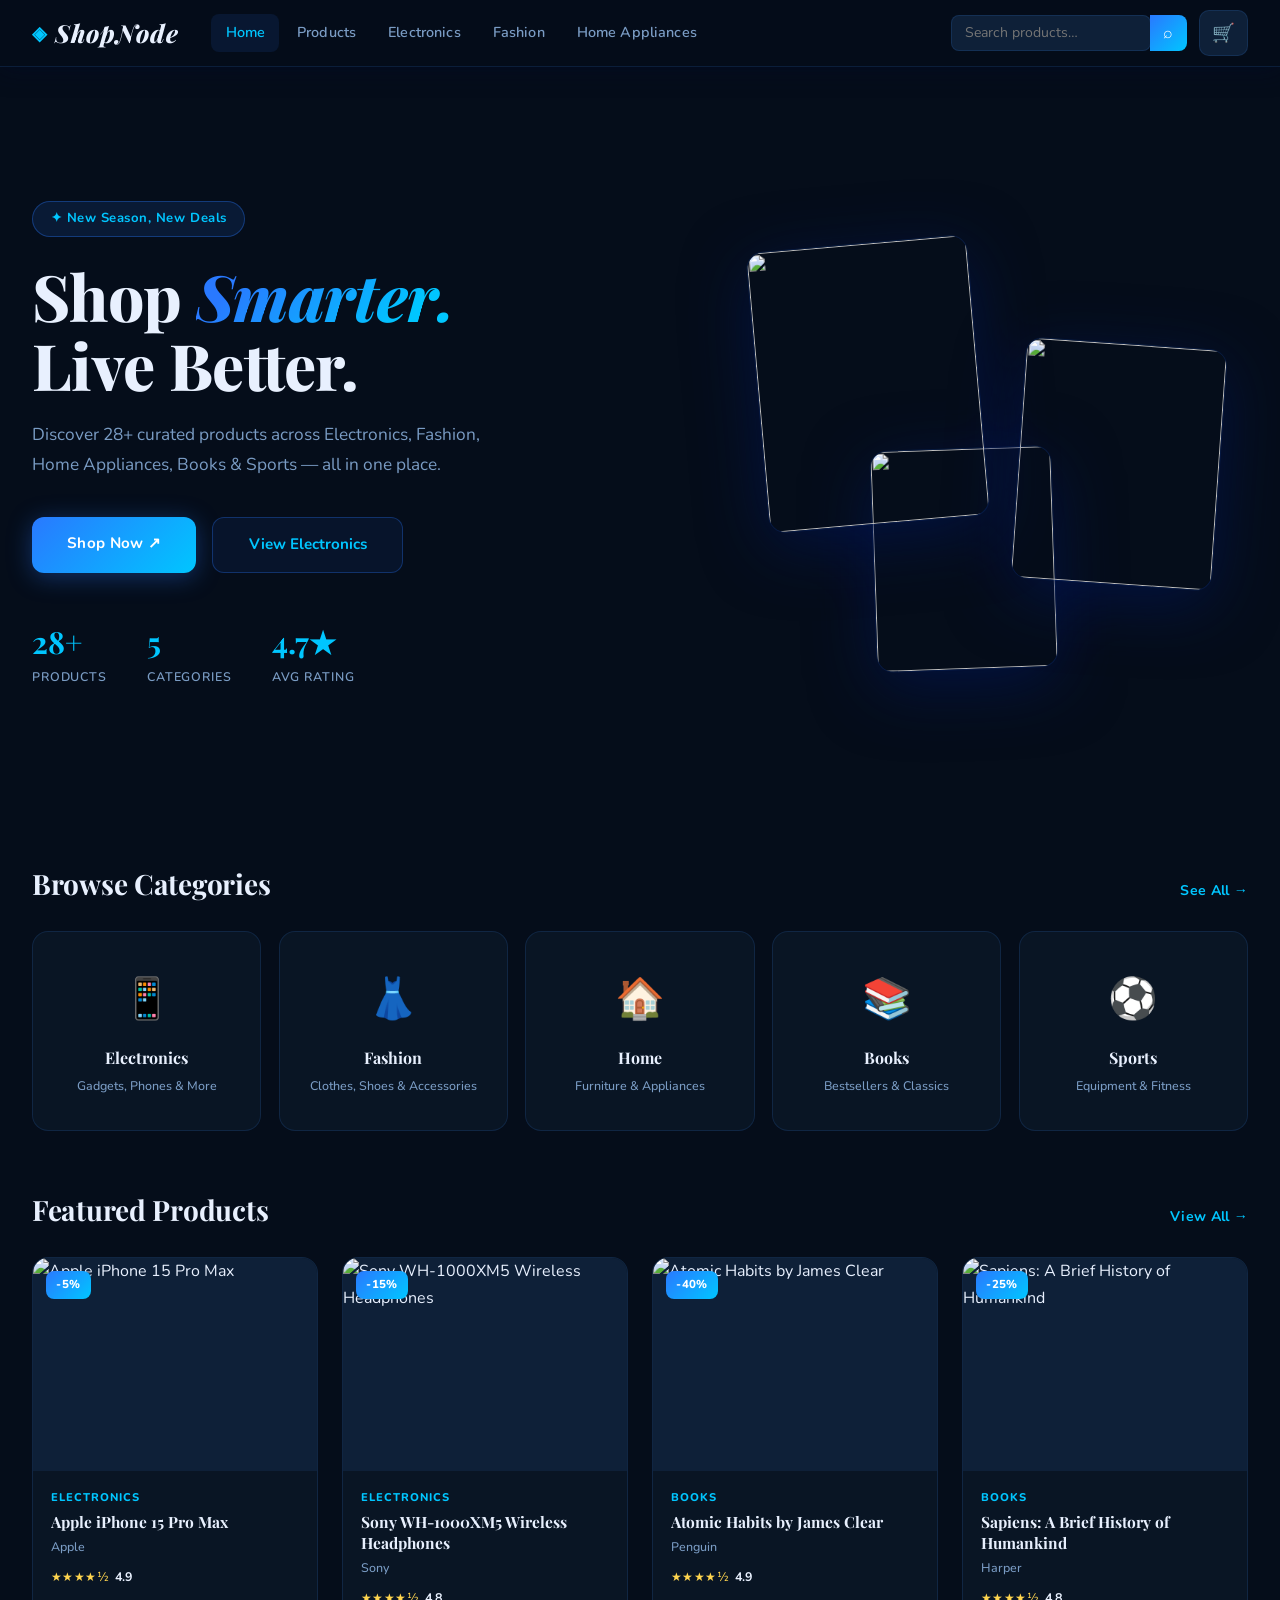
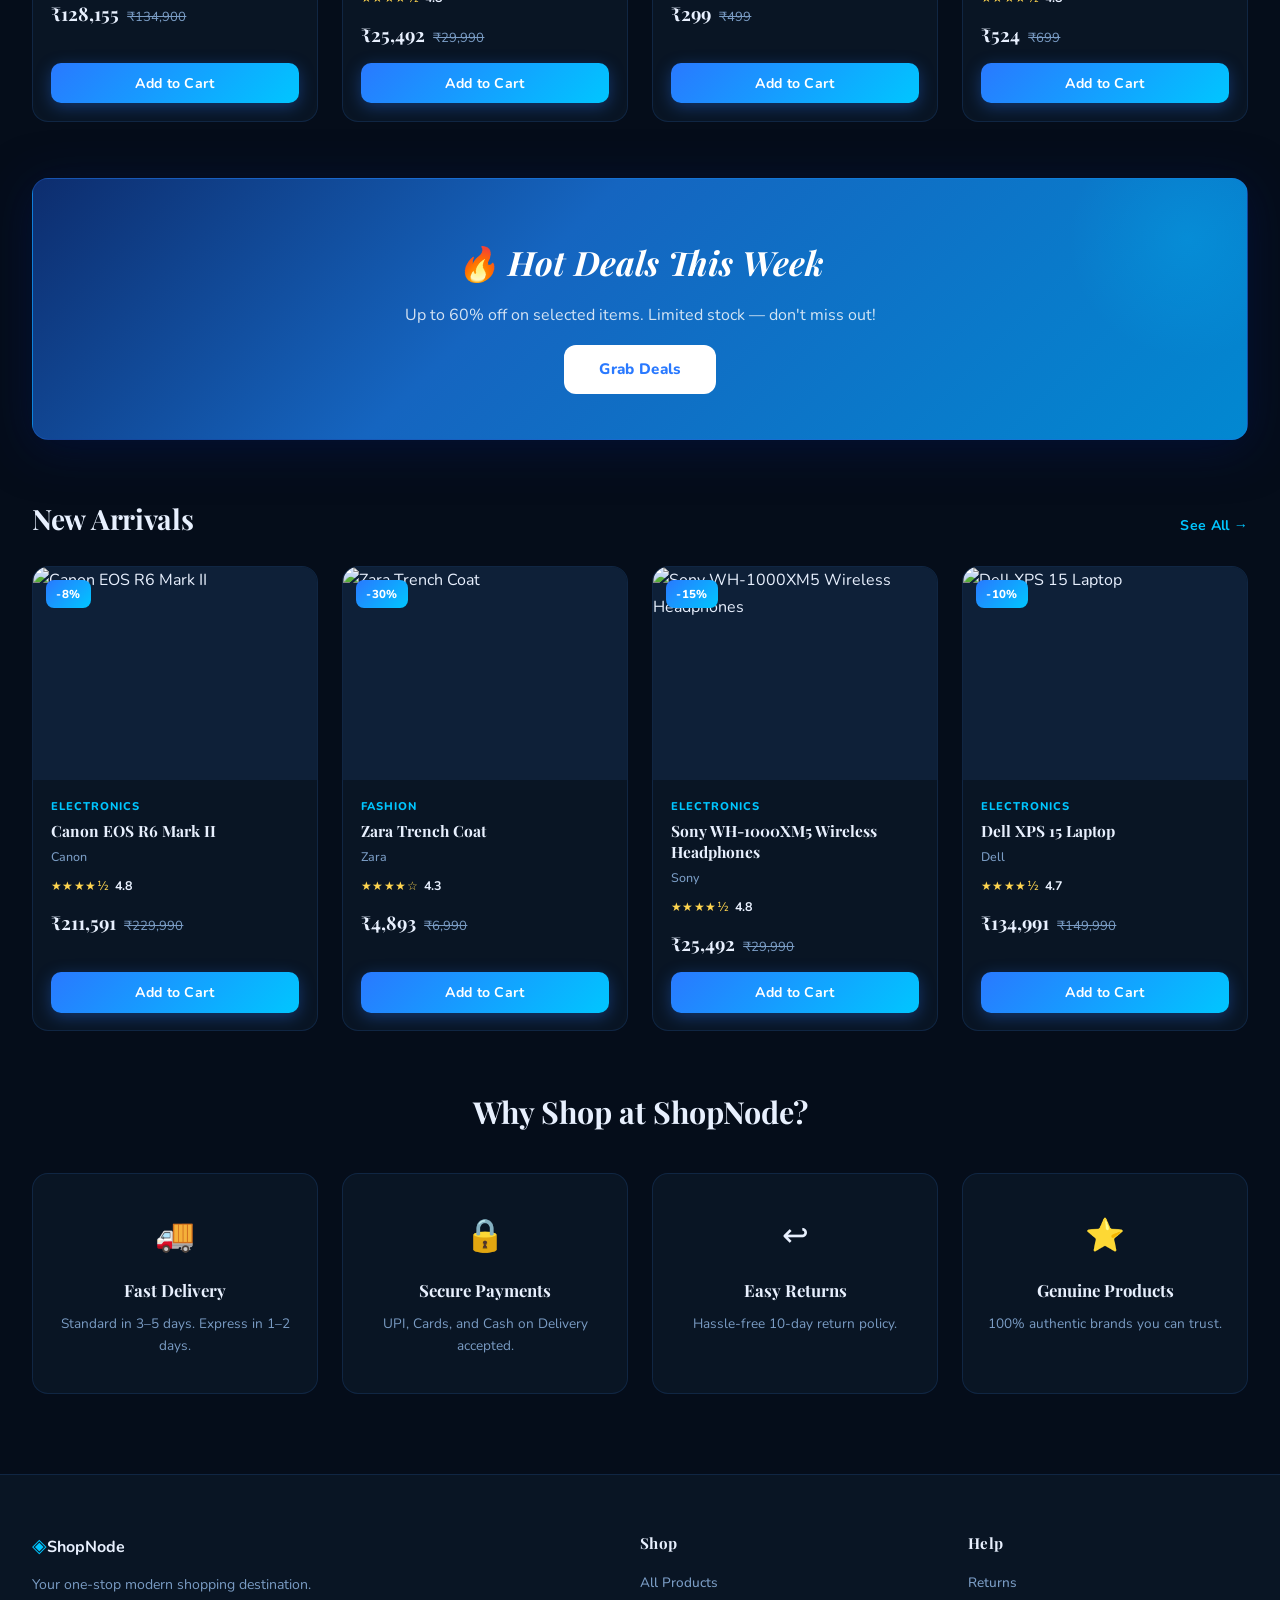
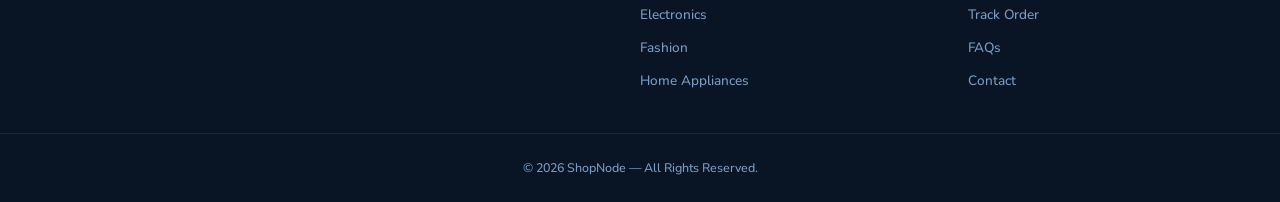
==== index.html @ 73ea03c4 "Initial upload" ====
<!DOCTYPE html>
<html lang="en">
<head>
  <meta charset="UTF-8" />
  <meta name="viewport" content="width=device-width, initial-scale=1.0" />
  <title>ShopNode| Modern E-Commerce</title>
  <link rel="preconnect" href="https://fonts.googleapis.com" />
  <link rel="preconnect" href="https://fonts.gstatic.com" crossorigin />
  <link href="https://fonts.googleapis.com/css2?family=Syne:wght@400;600;700;800&family=DM+Sans:wght@300;400;500;600&display=swap" rel="stylesheet" />
  <link rel="stylesheet" href="css/style.css" />
</head>
<body>

  <!-- ===== NAVBAR ===== -->
  <header class="navbar" role="banner">
    <div class="nav-inner">
      <a href="index.html" class="nav-logo" aria-label="ShopNode home">
        <span class="logo-icon">◈</span>ShopNode
      </a>
      <nav class="nav-links" role="navigation" aria-label="Main navigation">
        <a href="index.html" class="nav-link active">Home</a>
        <a href="products.html" class="nav-link">Products</a>
        <a href="products.html?category=Electronics" class="nav-link">Electronics</a>
        <a href="products.html?category=Fashion" class="nav-link">Fashion</a>
        <a href="products.html?category=HomeAppliances" class="nav-link">Home Appliances</a>
      </nav>
      <div class="nav-actions">
        <div class="search-wrapper nav-search">
          <input type="text" id="nav-search-input" class="nav-search-input" placeholder="Search products…" aria-label="Search products" />
          <button class="search-btn" onclick="navSearch()" aria-label="Search">⌕</button>
        </div>
        <a href="cart.html" class="nav-icon-btn cart-btn" aria-label="Shopping cart">
          🛒<span class="cart-badge" aria-live="polite">0</span>
        </a>
        <button class="nav-hamburger" onclick="toggleMobileNav()" aria-label="Toggle menu">☰</button>
      </div>
    </div>
    <div class="mobile-nav" id="mobile-nav" aria-hidden="true">
      <a href="index.html">Home</a>
      <a href="products.html">All Products</a>
      <a href="products.html?category=Electronics">Electronics</a>
      <a href="products.html?category=Fashion">Fashion</a>
      <a href="products.html?category=HomeAppliances">Home Appliances</a>
      <a href="products.html?category=Books">Books</a>
      <a href="products.html?category=Sports">Sports</a>
      <a href="cart.html">Cart</a>
    </div>
  </header>

  <main>
    <!-- ===== HERO SECTION ===== -->
    <section class="hero" aria-label="Hero banner">
      <div class="hero-content">
        <div class="hero-badge">✦ New Season, New Deals</div>
        <h1 class="hero-title">Shop <em>Smarter.</em><br />Live Better.</h1>
        <p class="hero-subtitle">Discover 28+ curated products across Electronics, Fashion, Home Appliances, Books &amp; Sports — all in one place.</p>
        <div class="hero-ctas">
          <a href="products.html" class="btn-hero-primary">Shop Now ↗</a>
          <a href="products.html?category=Electronics" class="btn-hero-secondary">View Electronics</a>
        </div>
        <div class="hero-stats">
          <div class="stat"><span class="stat-num">28+</span><span class="stat-label">Products</span></div>
          <div class="stat"><span class="stat-num">5</span><span class="stat-label">Categories</span></div>
          <div class="stat"><span class="stat-num">4.7★</span><span class="stat-label">Avg Rating</span></div>
        </div>
      </div>
      <div class="hero-visual" aria-hidden="true">
        <div class="hero-card hero-card-1">
          <img src="https://images.unsplash.com/photo-1546435770-a3e426bf472b?w=300&q=80" alt="" />
        </div>
        <div class="hero-card hero-card-2">
          <img src="https://images.unsplash.com/photo-1542291026-7eec264c27ff?w=300&q=80" alt="" />
        </div>
        <div class="hero-card hero-card-3">
          <img src="https://images.unsplash.com/photo-1592750475338-74b7b21085ab?w=300&q=80" alt="" />
        </div>
      </div>
    </section>

    <!-- ===== CATEGORIES ===== -->
    <section class="categories-section" aria-label="Browse by category">
      <div class="section-header">
        <h2>Browse Categories</h2>
        <a href="products.html" class="see-all">See All →</a>
      </div>
      <div class="categories-grid">
        <a href="products.html?category=Electronics" class="cat-card" aria-label="Shop Electronics">
          <div class="cat-icon">📱</div>
          <h3>Electronics</h3>
          <p>Gadgets, Phones & More</p>
        </a>
        <a href="products.html?category=Fashion" class="cat-card" aria-label="Shop Fashion">
          <div class="cat-icon">👗</div>
          <h3>Fashion</h3>
          <p>Clothes, Shoes & Accessories</p>
        </a>
        <a href="products.html?category=HomeAppliances" class="cat-card" aria-label="Shop Home Appliances">
          <div class="cat-icon">🏠</div>
          <h3>Home</h3>
          <p>Furniture & Appliances</p>
        </a>
        <a href="products.html?category=Books" class="cat-card" aria-label="Shop Books">
          <div class="cat-icon">📚</div>
          <h3>Books</h3>
          <p>Bestsellers & Classics</p>
        </a>
        <a href="products.html?category=Sports" class="cat-card" aria-label="Shop Sports">
          <div class="cat-icon">⚽</div>
          <h3>Sports</h3>
          <p>Equipment & Fitness</p>
        </a>
      </div>
    </section>

    <!-- ===== FEATURED PRODUCTS ===== -->
    <section class="featured-section" aria-label="Featured products">
      <div class="section-header">
        <h2>Featured Products</h2>
        <a href="products.html" class="see-all">View All →</a>
      </div>
      <div class="featured-grid" id="featured-grid">
        <!-- Rendered by JS -->
        <div class="skeleton-card"></div>
        <div class="skeleton-card"></div>
        <div class="skeleton-card"></div>
        <div class="skeleton-card"></div>
      </div>
    </section>

    <!-- ===== DEALS BANNER ===== -->
    <section class="deals-banner" aria-label="Deals and offers">
      <div class="deals-content">
        <h2>🔥 Hot Deals This Week</h2>
        <p>Up to 60% off on selected items. Limited stock — don't miss out!</p>
        <a href="products.html" class="btn-hero-primary" onclick="sessionStorage.setItem('showDeals','true')">Grab Deals</a>
      </div>
    </section>

    <!-- ===== NEW ARRIVALS ===== -->
    <section class="featured-section" aria-label="New arrivals">
      <div class="section-header">
        <h2>New Arrivals</h2>
        <a href="products.html?sort=newest" class="see-all">See All →</a>
      </div>
      <div class="featured-grid" id="new-arrivals-grid">
        <div class="skeleton-card"></div>
        <div class="skeleton-card"></div>
        <div class="skeleton-card"></div>
        <div class="skeleton-card"></div>
      </div>
    </section>

    <!-- ===== WHY ShopNode ===== -->
    <section class="why-section" aria-label="Why choose ShopNode">
      <h2>Why Shop at ShopNode?</h2>
      <div class="why-grid">
        <div class="why-card">
          <div class="why-icon">🚚</div>
          <h3>Fast Delivery</h3>
          <p>Standard in 3–5 days. Express in 1–2 days.</p>
        </div>
        <div class="why-card">
          <div class="why-icon">🔒</div>
          <h3>Secure Payments</h3>
          <p>UPI, Cards, and Cash on Delivery accepted.</p>
        </div>
        <div class="why-card">
          <div class="why-icon">↩</div>
          <h3>Easy Returns</h3>
          <p>Hassle-free 10-day return policy.</p>
        </div>
        <div class="why-card">
          <div class="why-icon">⭐</div>
          <h3>Genuine Products</h3>
          <p>100% authentic brands you can trust.</p>
        </div>
      </div>
    </section>
  </main>

  <!-- ===== FOOTER ===== -->
  <footer class="footer" role="contentinfo">
    <div class="footer-inner">
      <div class="footer-brand">
        <span class="logo-icon">◈</span><strong>ShopNode</strong>
        <p>Your one-stop modern shopping destination.</p>
      </div>
      <div class="footer-links">
        <h4>Shop</h4>
        <a href="products.html">All Products</a>
        <a href="products.html?category=Electronics">Electronics</a>
        <a href="products.html?category=Fashion">Fashion</a>
        <a href="products.html?category=Home Appliances">Home Appliances</a>
      </div>
      <div class="footer-links">
        <h4>Help</h4>
        <a href="#">Returns</a>
        <a href="#">Track Order</a>
        <a href="#">FAQs</a>
        <a href="#">Contact</a>
      </div>
    </div>
    <p class="footer-copy">© 2026 ShopNode — All Rights Reserved.</p>
  </footer>

  <div id="toast-container" role="status" aria-live="polite"></div>

  <script src="js/data.js"></script>
  <script src="js/cart.js"></script>
  <script>
    // Render featured products on homepage
    document.addEventListener("DOMContentLoaded", () => {
      const featured = PRODUCTS.sort((a, b) => b.popularity - a.popularity).slice(0, 4);
      const newArrivals = PRODUCTS.sort((a, b) => a.daysOld - b.daysOld).slice(0, 4);

      function miniCard(p) {
        const dp = getDiscountedPrice(p);
        return `<article class="product-card visible" onclick="window.location.href='products.html?q=${encodeURIComponent(p.name)}'" style="cursor:pointer">
          ${p.discount > 0 ? `<span class="badge badge-discount">-${p.discount}%</span>` : ""}
          <div class="card-image-wrap">
            <img src="${p.image}" alt="${p.name}" loading="lazy" class="card-img" />
          </div>
          <div class="card-body">
            <p class="card-category">${p.category}</p>
            <h3 class="card-name">${p.name}</h3>
            <p class="card-brand">${p.brand}</p>
            <div class="card-rating"><span class="stars">${getStarHTML(p.rating)}</span> <span class="rating-num">${p.rating}</span></div>
            <div class="card-price-row">
              <span class="card-price">${APP_CONFIG.currency}${dp.toLocaleString()}</span>
              ${p.discount > 0 ? `<span class="card-original">${APP_CONFIG.currency}${p.price.toLocaleString()}</span>` : ""}
            </div>
          </div>
          <div class="card-footer">
            <button class="btn-add-cart" onclick="event.stopPropagation(); CartManager.addItem(${p.id})" aria-label="Add ${p.name} to cart">Add to Cart</button>
          </div>
        </article>`;
      }

      document.getElementById("featured-grid").innerHTML = featured.map(miniCard).join("");
      document.getElementById("new-arrivals-grid").innerHTML = newArrivals.map(miniCard).join("");
    });

    function navSearch() {
      const q = document.getElementById("nav-search-input").value.trim();
      if (q) window.location.href = `products.html?q=${encodeURIComponent(q)}`;
    }
    document.getElementById("nav-search-input").addEventListener("keydown", (e) => { if (e.key === "Enter") navSearch(); });

    function toggleMobileNav() {
      const nav = document.getElementById("mobile-nav");
      const open = nav.classList.toggle("open");
      nav.setAttribute("aria-hidden", String(!open));
    }
  </script>
</body>
</html>
---- css/style.css ----
/* ============================================================
   style.css — Global Styles & Design System
   Nexus Store — Ocean Blue Theme · Playfair Display + Nunito
   ============================================================ */

@import url('https://fonts.googleapis.com/css2?family=Playfair+Display:ital,wght@0,600;0,700;0,800;1,600&family=Nunito:wght@300;400;500;600;700;800&display=swap');

/* --- Reset & Variables --- */
*, *::before, *::after { box-sizing: border-box; margin: 0; padding: 0; }

:root {
  /* Ocean Blue Palette */
  --clr-bg: #050d1a;
  --clr-surface: #091524;
  --clr-surface2: #0e2038;
  --clr-border: rgba(56,139,253,0.14);
  --clr-text: #e8f0fe;
  --clr-text-muted: #7a9cc4;
  --clr-accent: #2979ff;
  --clr-accent2: #00c6ff;
  --clr-accent-glow: rgba(41,121,255,0.35);
  --clr-success: #00e5a0;
  --clr-warning: #ffd54f;
  --clr-info: #40c4ff;
  --clr-gold: #ffd54f;

  /* Typography */
  --font-display: 'Playfair Display', Georgia, serif;
  --font-body: 'Nunito', 'Segoe UI', sans-serif;

  /* Shape & Shadow */
  --radius: 16px;
  --radius-sm: 10px;
  --shadow: 0 4px 28px rgba(0,20,70,0.5);
  --shadow-lg: 0 8px 56px rgba(0,10,50,0.7);
  --transition: 0.25s cubic-bezier(0.4,0,0.2,1);
}

html { scroll-behavior: smooth; }

body {
  font-family: var(--font-body);
  background: var(--clr-bg);
  color: var(--clr-text);
  line-height: 1.65;
  -webkit-font-smoothing: antialiased;
}

a { color: inherit; text-decoration: none; }
button { font-family: inherit; cursor: pointer; border: none; background: none; }
img { max-width: 100%; display: block; }
input, select, textarea { font-family: inherit; }

/* ============================================================
   NAVBAR
   ============================================================ */
.navbar {
  position: sticky;
  top: 0;
  z-index: 900;
  background: rgba(5,13,26,0.9);
  backdrop-filter: blur(24px);
  border-bottom: 1px solid var(--clr-border);
  box-shadow: 0 2px 24px rgba(0,10,40,0.5);
}

.nav-inner {
  max-width: 1400px;
  margin: 0 auto;
  padding: 0 2rem;
  height: 66px;
  display: flex;
  align-items: center;
  gap: 2rem;
}

.nav-logo {
  font-family: var(--font-display);
  font-size: 1.55rem;
  font-weight: 800;
  letter-spacing: 0.04em;
  display: flex;
  align-items: center;
  gap: 0.45rem;
  color: var(--clr-text);
  flex-shrink: 0;
  font-style: italic;
}

.logo-icon { color: var(--clr-accent2); font-size: 1.2rem; font-style: normal; }

.nav-links { display: flex; gap: 0.2rem; flex: 1; }

.nav-link {
  padding: 0.42rem 0.9rem;
  border-radius: 8px;
  font-size: 0.9rem;
  font-weight: 600;
  color: var(--clr-text-muted);
  transition: var(--transition);
  letter-spacing: 0.01em;
}
.nav-link:hover, .nav-link.active {
  color: var(--clr-accent2);
  background: rgba(41,121,255,0.1);
}

.nav-actions { display: flex; align-items: center; gap: 0.75rem; margin-left: auto; }

.nav-search { display: flex; align-items: center; }
.nav-search-input {
  background: var(--clr-surface2);
  border: 1px solid var(--clr-border);
  border-radius: 8px;
  padding: 0.46rem 0.85rem;
  color: var(--clr-text);
  font-size: 0.88rem;
  width: 200px;
  outline: none;
  transition: var(--transition);
  font-family: var(--font-body);
}
.nav-search-input:focus { border-color: var(--clr-accent); width: 240px; box-shadow: 0 0 0 3px var(--clr-accent-glow); }
.search-btn {
  background: linear-gradient(135deg, var(--clr-accent), var(--clr-accent2));
  color: #fff;
  border-radius: 0 8px 8px 0;
  padding: 0.46rem 0.85rem;
  font-size: 1rem;
  margin-left: -1px;
  transition: var(--transition);
}
.search-btn:hover { opacity: 0.88; }

.nav-icon-btn {
  position: relative;
  font-size: 1.15rem;
  padding: 0.45rem 0.75rem;
  border-radius: 10px;
  transition: var(--transition);
  background: var(--clr-surface2);
  border: 1px solid var(--clr-border);
}
.nav-icon-btn:hover { background: rgba(41,121,255,0.12); border-color: var(--clr-accent); }

.cart-badge {
  position: absolute;
  top: -6px; right: -6px;
  background: linear-gradient(135deg, var(--clr-accent), var(--clr-accent2));
  color: #fff;
  font-size: 0.68rem;
  font-weight: 800;
  min-width: 18px; height: 18px;
  border-radius: 99px;
  display: flex;
  align-items: center;
  justify-content: center;
  padding: 0 4px;
}

.nav-hamburger {
  display: none;
  font-size: 1.3rem;
  padding: 0.4rem;
  color: var(--clr-text);
  background: var(--clr-surface2);
  border-radius: 8px;
}

/* Mobile Nav */
.mobile-nav {
  display: none;
  flex-direction: column;
  background: var(--clr-surface);
  border-top: 1px solid var(--clr-border);
  padding: 1rem 2rem;
  gap: 0.4rem;
}
.mobile-nav.open { display: flex; }
.mobile-nav a {
  padding: 0.65rem 0;
  border-bottom: 1px solid var(--clr-border);
  font-size: 0.95rem;
  font-weight: 600;
  color: var(--clr-text-muted);
  transition: color var(--transition);
}
.mobile-nav a:hover { color: var(--clr-accent2); }

@media (max-width: 900px) {
  .nav-links, .nav-search { display: none; }
  .nav-hamburger { display: flex; }
}

/* ============================================================
   BREADCRUMB
   ============================================================ */
.breadcrumb {
  max-width: 1400px;
  margin: 1rem auto 0;
  padding: 0 2rem;
  font-size: 0.82rem;
  color: var(--clr-text-muted);
  display: flex;
  gap: 0.4rem;
  align-items: center;
  flex-wrap: wrap;
  font-weight: 500;
}
.breadcrumb a:hover { color: var(--clr-accent2); }

/* ============================================================
   HERO SECTION
   ============================================================ */
.hero {
  max-width: 1400px;
  margin: 0 auto;
  padding: 4.5rem 2rem 3.5rem;
  display: grid;
  grid-template-columns: 1fr 1fr;
  gap: 4rem;
  align-items: center;
  min-height: 82vh;
}

.hero-badge {
  display: inline-block;
  background: rgba(41,121,255,0.12);
  border: 1px solid rgba(41,121,255,0.35);
  color: var(--clr-accent2);
  font-size: 0.82rem;
  font-weight: 700;
  padding: 0.4rem 1.1rem;
  border-radius: 99px;
  margin-bottom: 1.5rem;
  letter-spacing: 0.04em;
  animation: fadeInUp 0.6s both;
}

.hero-title {
  font-family: var(--font-display);
  font-size: clamp(2.6rem, 5vw, 4.8rem);
  font-weight: 800;
  line-height: 1.08;
  margin-bottom: 1.3rem;
  animation: fadeInUp 0.6s 0.1s both;
  letter-spacing: -0.01em;
}
.hero-title em {
  font-style: italic;
  background: linear-gradient(135deg, var(--clr-accent) 20%, var(--clr-accent2) 80%);
  -webkit-background-clip: text;
  -webkit-text-fill-color: transparent;
  background-clip: text;
}

.hero-subtitle {
  font-size: 1.08rem;
  color: var(--clr-text-muted);
  max-width: 480px;
  margin-bottom: 2.25rem;
  animation: fadeInUp 0.6s 0.2s both;
  font-weight: 400;
  line-height: 1.75;
}

.hero-ctas {
  display: flex;
  gap: 1rem;
  flex-wrap: wrap;
  margin-bottom: 2.75rem;
  animation: fadeInUp 0.6s 0.3s both;
}

.btn-hero-primary {
  background: linear-gradient(135deg, var(--clr-accent) 0%, var(--clr-accent2) 100%);
  color: #fff;
  padding: 0.9rem 2.2rem;
  border-radius: 12px;
  font-weight: 700;
  font-size: 0.95rem;
  transition: var(--transition);
  box-shadow: 0 4px 24px var(--clr-accent-glow);
  letter-spacing: 0.02em;
}
.btn-hero-primary:hover { transform: translateY(-3px); box-shadow: 0 8px 32px var(--clr-accent-glow); opacity: 0.92; }

.btn-hero-secondary {
  background: rgba(41,121,255,0.08);
  color: var(--clr-accent2);
  padding: 0.9rem 2.2rem;
  border-radius: 12px;
  font-weight: 700;
  font-size: 0.95rem;
  border: 1px solid rgba(41,121,255,0.3);
  transition: var(--transition);
}
.btn-hero-secondary:hover { background: rgba(41,121,255,0.15); border-color: var(--clr-accent2); transform: translateY(-2px); }

.hero-stats { display: flex; gap: 2.5rem; animation: fadeInUp 0.6s 0.4s both; }
.stat { display: flex; flex-direction: column; }
.stat-num {
  font-family: var(--font-display);
  font-size: 1.9rem;
  font-weight: 700;
  color: var(--clr-accent2);
}
.stat-label { font-size: 0.78rem; color: var(--clr-text-muted); text-transform: uppercase; letter-spacing: 0.07em; font-weight: 600; }

/* Hero Visual */
.hero-visual {
  position: relative;
  height: 500px;
  display: flex;
  align-items: center;
  justify-content: center;
}
.hero-card {
  position: absolute;
  border-radius: var(--radius);
  overflow: hidden;
  box-shadow: 0 16px 64px rgba(0,20,80,0.7), 0 0 0 1px rgba(41,121,255,0.15);
  transition: transform 0.4s ease;
}
.hero-card:hover { transform: scale(1.04) rotate(0deg) !important; }
.hero-card img { width: 100%; height: 100%; object-fit: cover; }
.hero-card-1 { width: 220px; height: 280px; top: 10%; left: 15%; transform: rotate(-5deg); z-index: 3; animation: floatCard1 4s ease-in-out infinite; }
.hero-card-2 { width: 200px; height: 240px; top: 30%; right: 5%; transform: rotate(4deg); z-index: 2; animation: floatCard2 5s ease-in-out infinite; }
.hero-card-3 { width: 180px; height: 220px; bottom: 5%; left: 35%; transform: rotate(-2deg); z-index: 1; animation: floatCard1 6s 1s ease-in-out infinite; }

@keyframes floatCard1 { 0%,100%{transform:rotate(-5deg) translateY(0)} 50%{transform:rotate(-5deg) translateY(-12px)} }
@keyframes floatCard2 { 0%,100%{transform:rotate(4deg) translateY(0)} 50%{transform:rotate(4deg) translateY(-8px)} }

/* ============================================================
   SECTIONS
   ============================================================ */
.section-header {
  max-width: 1400px;
  margin: 0 auto;
  padding: 0 2rem;
  display: flex;
  align-items: baseline;
  justify-content: space-between;
  margin-bottom: 1.5rem;
}
.section-header h2 {
  font-family: var(--font-display);
  font-size: 1.75rem;
  font-weight: 700;
  letter-spacing: -0.01em;
}
.see-all {
  color: var(--clr-accent2);
  font-size: 0.88rem;
  font-weight: 700;
  letter-spacing: 0.02em;
  transition: opacity var(--transition);
}
.see-all:hover { opacity: 0.75; }

.featured-section, .categories-section, .why-section, .deals-banner { margin: 3.5rem 0; }

.featured-grid {
  max-width: 1400px;
  margin: 0 auto;
  padding: 0 2rem;
  display: grid;
  grid-template-columns: repeat(auto-fill, minmax(260px, 1fr));
  gap: 1.5rem;
}

/* CATEGORIES */
.categories-grid {
  max-width: 1400px;
  margin: 0 auto;
  padding: 0 2rem;
  display: grid;
  grid-template-columns: repeat(5, 1fr);
  gap: 1.1rem;
}
.cat-card {
  background: var(--clr-surface);
  border: 1px solid var(--clr-border);
  border-radius: var(--radius);
  padding: 2.1rem 1rem;
  text-align: center;
  transition: var(--transition);
  cursor: pointer;
  position: relative;
  overflow: hidden;
}
.cat-card::before {
  content: '';
  position: absolute;
  inset: 0;
  background: linear-gradient(135deg, rgba(41,121,255,0.06), rgba(0,198,255,0.04));
  opacity: 0;
  transition: opacity var(--transition);
}
.cat-card:hover::before { opacity: 1; }
.cat-card:hover {
  border-color: rgba(41,121,255,0.4);
  transform: translateY(-5px);
  box-shadow: 0 12px 36px rgba(0,20,80,0.4), 0 0 0 1px rgba(41,121,255,0.2);
}
.cat-icon { font-size: 2.5rem; margin-bottom: 0.8rem; }
.cat-card h3 { font-family: var(--font-display); font-size: 1rem; font-weight: 700; margin-bottom: 0.3rem; }
.cat-card p { font-size: 0.78rem; color: var(--clr-text-muted); font-weight: 500; }

/* DEALS BANNER */
.deals-banner { max-width: 1400px; margin: 3.5rem auto; padding: 0 2rem; }
.deals-content {
  background: linear-gradient(135deg, #0d2d6e 0%, #1565c0 40%, #0288d1 100%);
  border-radius: var(--radius);
  padding: 3.5rem;
  text-align: center;
  border: 1px solid rgba(41,121,255,0.25);
  box-shadow: 0 8px 48px rgba(0,20,80,0.5);
  position: relative;
  overflow: hidden;
}
.deals-content::after {
  content: '';
  position: absolute;
  top: -60px; right: -60px;
  width: 240px; height: 240px;
  background: radial-gradient(circle, rgba(0,198,255,0.2), transparent 70%);
  pointer-events: none;
}
.deals-content h2 { font-family: var(--font-display); font-size: 2.1rem; color: #fff; margin-bottom: 0.75rem; font-style: italic; }
.deals-content p { color: rgba(255,255,255,0.82); margin-bottom: 1.75rem; font-size: 1rem; }
.deals-content .btn-hero-primary { background: #fff; color: var(--clr-accent); box-shadow: none; font-weight: 800; }

/* WHY SECTION */
.why-section { max-width: 1400px; margin: 3.5rem auto; padding: 0 2rem; text-align: center; }
.why-section h2 { font-family: var(--font-display); font-size: 1.9rem; font-weight: 700; margin-bottom: 2.25rem; }
.why-grid { display: grid; grid-template-columns: repeat(4, 1fr); gap: 1.5rem; }
.why-card {
  background: var(--clr-surface);
  border: 1px solid var(--clr-border);
  border-radius: var(--radius);
  padding: 2.25rem 1.5rem;
  transition: var(--transition);
}
.why-card:hover { transform: translateY(-5px); border-color: rgba(41,121,255,0.35); box-shadow: 0 12px 36px rgba(0,20,80,0.4); }
.why-icon { font-size: 2rem; margin-bottom: 0.85rem; }
.why-card h3 { font-family: var(--font-display); font-size: 1.05rem; font-weight: 700; margin-bottom: 0.5rem; }
.why-card p { font-size: 0.85rem; color: var(--clr-text-muted); font-weight: 400; }

/* ============================================================
   PRODUCT CARDS (shared)
   ============================================================ */
.product-card {
  background: var(--clr-surface);
  border: 1px solid var(--clr-border);
  border-radius: var(--radius);
  overflow: hidden;
  display: flex;
  flex-direction: column;
  position: relative;
  opacity: 0;
  transform: translateY(16px);
  transition: opacity 0.4s ease, transform 0.4s ease, border-color var(--transition), box-shadow var(--transition);
}
.product-card.visible { opacity: 1; transform: translateY(0); }
.product-card:hover {
  border-color: rgba(41,121,255,0.35);
  box-shadow: 0 16px 48px rgba(0,20,80,0.55), 0 0 0 1px rgba(41,121,255,0.12);
  transform: translateY(-5px);
}
.product-card.out-of-stock { opacity: 0.55; }

.badge {
  position: absolute;
  top: 0.8rem; left: 0.8rem;
  padding: 0.28rem 0.65rem;
  border-radius: 8px;
  font-size: 0.72rem;
  font-weight: 800;
  z-index: 2;
  letter-spacing: 0.03em;
}
.badge-discount { background: linear-gradient(135deg, var(--clr-accent), var(--clr-accent2)); color: #fff; }
.badge-oos { background: rgba(255,255,255,0.1); color: var(--clr-text-muted); backdrop-filter: blur(8px); top: 0.8rem; left: auto; right: 0.8rem; }

.wishlist-btn {
  position: absolute;
  top: 0.8rem; right: 0.8rem;
  width: 36px; height: 36px;
  background: rgba(5,13,26,0.75);
  border: 1px solid var(--clr-border);
  border-radius: 50%;
  font-size: 1rem;
  display: flex;
  align-items: center;
  justify-content: center;
  z-index: 3;
  transition: var(--transition);
  color: var(--clr-text-muted);
  backdrop-filter: blur(8px);
}
.wishlist-btn:hover, .wishlist-btn.wished {
  color: #ff6b9d;
  border-color: #ff6b9d;
  background: rgba(255,107,157,0.12);
}

.card-image-wrap {
  position: relative;
  overflow: hidden;
  aspect-ratio: 4/3;
  background: var(--clr-surface2);
}
.card-img { width: 100%; height: 100%; object-fit: cover; transition: transform 0.45s ease; }
.product-card:hover .card-img { transform: scale(1.07); }

.quick-view-btn {
  position: absolute;
  bottom: -42px; left: 50%;
  transform: translateX(-50%);
  background: rgba(9,21,36,0.88);
  color: var(--clr-accent2);
  border: 1px solid rgba(41,121,255,0.35);
  padding: 0.52rem 1.3rem;
  border-radius: 10px;
  font-size: 0.82rem;
  font-weight: 700;
  white-space: nowrap;
  transition: bottom 0.3s ease, background var(--transition);
  backdrop-filter: blur(12px);
  letter-spacing: 0.02em;
}
.product-card:hover .quick-view-btn { bottom: 10px; }
.quick-view-btn:hover { background: var(--clr-accent); color: #fff; }

.card-body { padding: 1.1rem 1.1rem 0; flex: 1; }
.card-category { font-size: 0.7rem; color: var(--clr-accent2); font-weight: 800; text-transform: uppercase; letter-spacing: 0.09em; margin-bottom: 0.3rem; }
.card-name {
  font-family: var(--font-display);
  font-size: 0.97rem;
  font-weight: 700;
  line-height: 1.35;
  margin-bottom: 0.28rem;
  display: -webkit-box;
  -webkit-line-clamp: 2;
  -webkit-box-orient: vertical;
  overflow: hidden;
}
.card-name mark { background: rgba(41,121,255,0.2); color: var(--clr-accent2); border-radius: 3px; padding: 0 2px; }
.card-brand { font-size: 0.78rem; color: var(--clr-text-muted); margin-bottom: 0.55rem; font-weight: 500; }

.card-rating { display: flex; align-items: center; gap: 0.4rem; font-size: 0.78rem; margin-bottom: 0.65rem; }
.stars { color: var(--clr-gold); letter-spacing: 0.04em; }
.stars-gold { color: var(--clr-gold); }
.rating-num { color: var(--clr-text); font-weight: 700; }
.review-count { color: var(--clr-text-muted); }

.card-price-row { display: flex; align-items: baseline; gap: 0.55rem; }
.card-price { font-family: var(--font-display); font-size: 1.18rem; font-weight: 700; color: var(--clr-text); }
.card-original { font-size: 0.82rem; color: var(--clr-text-muted); text-decoration: line-through; }

.card-footer { padding: 0.8rem 1.1rem 1.1rem; }
.btn-add-cart {
  width: 100%;
  background: linear-gradient(135deg, var(--clr-accent), var(--clr-accent2));
  color: #fff;
  padding: 0.68rem;
  border-radius: var(--radius-sm);
  font-size: 0.88rem;
  font-weight: 700;
  transition: var(--transition);
  letter-spacing: 0.02em;
  box-shadow: 0 4px 16px var(--clr-accent-glow);
}
.btn-add-cart:hover:not(:disabled) { opacity: 0.88; transform: translateY(-1px); box-shadow: 0 6px 24px var(--clr-accent-glow); }
.btn-add-cart.disabled, .btn-add-cart:disabled { background: var(--clr-surface2); color: var(--clr-text-muted); cursor: not-allowed; box-shadow: none; }

/* SKELETONS */
.skeleton-card {
  background: var(--clr-surface);
  border: 1px solid var(--clr-border);
  border-radius: var(--radius);
  height: 360px;
  position: relative;
  overflow: hidden;
}
.skeleton-card::after {
  content: "";
  position: absolute;
  inset: 0;
  background: linear-gradient(90deg, transparent, rgba(41,121,255,0.05), transparent);
  animation: shimmer 1.6s infinite;
}
@keyframes shimmer { 0%{transform:translateX(-100%)} 100%{transform:translateX(100%)} }

/* EMPTY STATE */
.empty-state {
  display: flex;
  flex-direction: column;
  align-items: center;
  justify-content: center;
  gap: 1rem;
  padding: 5rem 2rem;
  text-align: center;
}
.empty-icon { font-size: 4.5rem; }
.empty-state h2, .empty-state h3 { font-family: var(--font-display); font-size: 1.6rem; }
.empty-state p { color: var(--clr-text-muted); max-width: 400px; font-size: 0.95rem; }

/* ============================================================
   BUTTONS (global)
   ============================================================ */
.btn-primary {
  display: inline-block;
  background: linear-gradient(135deg, var(--clr-accent), var(--clr-accent2));
  color: #fff;
  padding: 0.8rem 2.2rem;
  border-radius: 12px;
  font-weight: 700;
  transition: var(--transition);
  letter-spacing: 0.02em;
  box-shadow: 0 4px 20px var(--clr-accent-glow);
}
.btn-primary:hover { opacity: 0.88; transform: translateY(-2px); }

.btn-secondary {
  display: inline-block;
  background: rgba(41,121,255,0.08);
  color: var(--clr-accent2);
  border: 1px solid rgba(41,121,255,0.3);
  padding: 0.7rem 1.6rem;
  border-radius: 12px;
  font-weight: 600;
  transition: var(--transition);
}
.btn-secondary:hover { background: rgba(41,121,255,0.15); border-color: var(--clr-accent2); }

.btn-danger {
  background: rgba(255,82,82,0.1);
  color: #ff6b6b;
  border: 1px solid rgba(255,82,82,0.25);
  padding: 0.7rem 1.6rem;
  border-radius: 12px;
  font-weight: 600;
  transition: var(--transition);
}
.btn-danger:hover { background: rgba(255,82,82,0.18); }

.green { color: var(--clr-success) !important; }

/* ============================================================
   TOASTS
   ============================================================ */
#toast-container {
  position: fixed;
  bottom: 2rem; right: 2rem;
  z-index: 9999;
  display: flex;
  flex-direction: column;
  gap: 0.65rem;
  pointer-events: none;
}
.toast {
  display: flex;
  align-items: center;
  gap: 0.8rem;
  background: var(--clr-surface);
  border: 1px solid var(--clr-border);
  border-left: 4px solid var(--clr-success);
  padding: 0.95rem 1.25rem;
  border-radius: 12px;
  font-size: 0.88rem;
  font-weight: 600;
  max-width: 340px;
  box-shadow: var(--shadow);
  transform: translateX(120%);
  transition: transform 0.4s cubic-bezier(0.34,1.56,0.64,1);
  pointer-events: all;
}
.toast.show { transform: translateX(0); }
.toast-success { border-left-color: var(--clr-success); }
.toast-error { border-left-color: #ff6b6b; }
.toast-warning { border-left-color: var(--clr-warning); }
.toast-info { border-left-color: var(--clr-info); }
.toast-icon { font-size: 1rem; }

/* ============================================================
   FOOTER
   ============================================================ */
.footer {
  background: var(--clr-surface);
  border-top: 1px solid var(--clr-border);
  margin-top: 5rem;
}
.footer-inner {
  max-width: 1400px;
  margin: 0 auto;
  padding: 3.5rem 2rem 2.5rem;
  display: grid;
  grid-template-columns: 2fr 1fr 1fr;
  gap: 3rem;
}
.footer-brand p { color: var(--clr-text-muted); font-size: 0.88rem; margin-top: 0.6rem; max-width: 280px; line-height: 1.7; }
.footer-links { display: flex; flex-direction: column; gap: 0.65rem; }
.footer-links h4 { font-family: var(--font-display); font-size: 0.95rem; font-weight: 700; margin-bottom: 0.3rem; letter-spacing: 0.02em; }
.footer-links a { font-size: 0.85rem; color: var(--clr-text-muted); transition: color var(--transition); font-weight: 500; }
.footer-links a:hover { color: var(--clr-accent2); }
.footer-copy { text-align: center; padding: 1.5rem; font-size: 0.78rem; color: var(--clr-text-muted); border-top: 1px solid var(--clr-border); font-weight: 500; }

.footer-minimal { text-align: center; padding: 2rem; font-size: 0.82rem; color: var(--clr-text-muted); border-top: 1px solid var(--clr-border); font-weight: 500; }
.footer-minimal a { color: var(--clr-accent2); }

/* ============================================================
   SUMMARY SHARED (cart + checkout)
   ============================================================ */
.summary-row {
  display: flex;
  justify-content: space-between;
  align-items: center;
  padding: 0.62rem 0;
  font-size: 0.9rem;
  color: var(--clr-text-muted);
  font-weight: 500;
}
.summary-row span:last-child { color: var(--clr-text); font-weight: 600; }
.summary-divider { height: 1px; background: var(--clr-border); margin: 0.4rem 0; }
.total-row { padding: 0.75rem 0 0; }
.total-row span { font-family: var(--font-display); font-size: 1.3rem; font-weight: 800; color: var(--clr-text) !important; }

/* ============================================================
   ANIMATIONS
   ============================================================ */
@keyframes fadeInUp {
  from { opacity: 0; transform: translateY(22px); }
  to { opacity: 1; transform: translateY(0); }
}

/* ============================================================
   PAGE TITLE
   ============================================================ */
.page-title {
  font-family: var(--font-display);
  font-size: 2.1rem;
  font-weight: 800;
  max-width: 1400px;
  margin: 1.1rem auto;
  padding: 0 2rem;
  letter-spacing: -0.01em;
}

/* ============================================================
   RESPONSIVE
   ============================================================ */
@media (max-width: 1100px) {
  .categories-grid { grid-template-columns: repeat(3, 1fr); }
  .why-grid { grid-template-columns: repeat(2, 1fr); }
  .footer-inner { grid-template-columns: 1fr 1fr; }
}
@media (max-width: 768px) {
  .hero { grid-template-columns: 1fr; gap: 2rem; min-height: auto; padding: 2.5rem 1rem; }
  .hero-visual { display: none; }
  .hero-ctas { flex-direction: column; }
  .categories-grid { grid-template-columns: repeat(2, 1fr); }
  .why-grid { grid-template-columns: 1fr 1fr; }
  .footer-inner { grid-template-columns: 1fr; gap: 2rem; }
  .featured-grid { padding: 0 1rem; }
}
@media (max-width: 480px) {
  .nav-inner { padding: 0 1rem; }
  .categories-grid { grid-template-columns: repeat(2, 1fr); gap: 0.75rem; }
  .why-grid { grid-template-columns: 1fr; }
  #toast-container { bottom: 1rem; right: 1rem; left: 1rem; }
  .toast { max-width: 100%; }
}
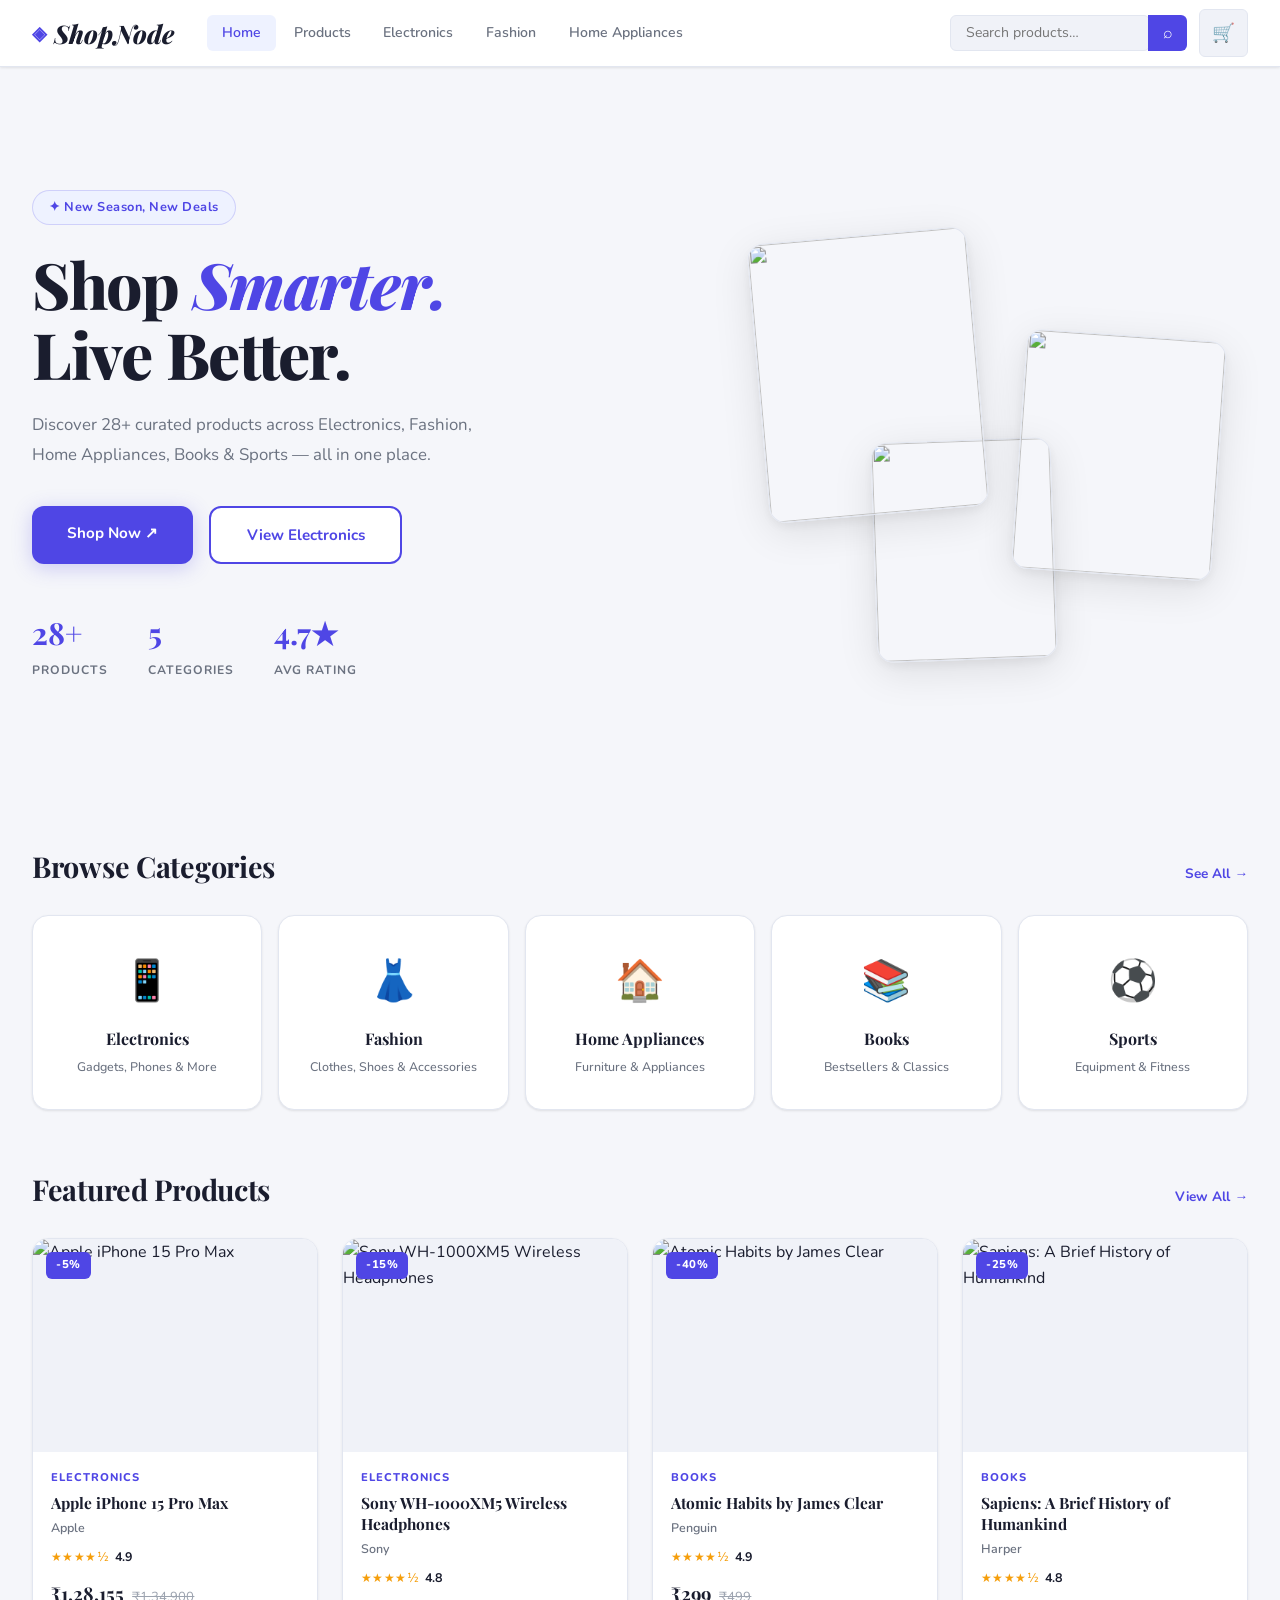
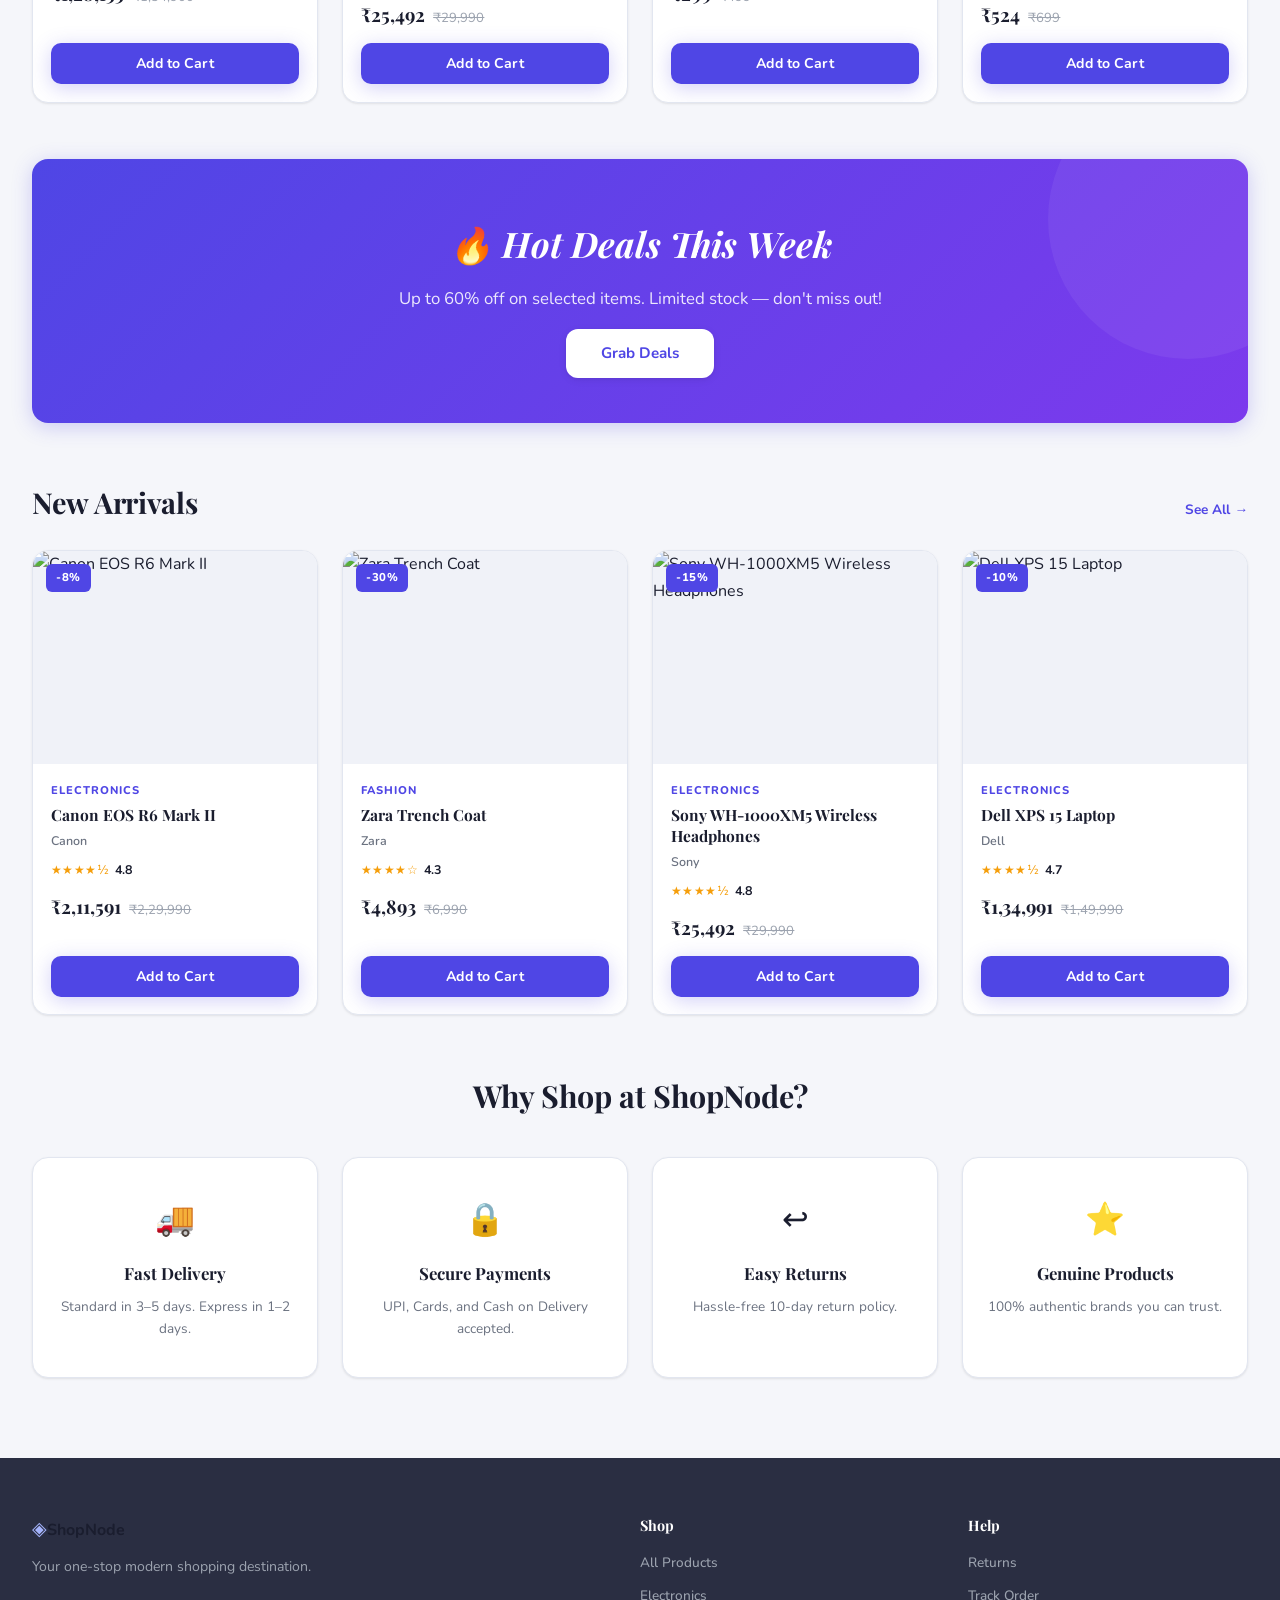
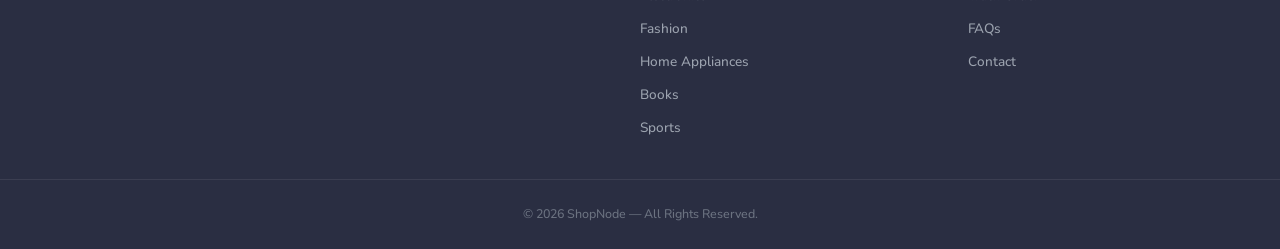
==== commit d54803a7: "ShopNode Updated" ====
--- a/index.html
+++ b/index.html
@@ -3,7 +3,7 @@
 <head>
   <meta charset="UTF-8" />
   <meta name="viewport" content="width=device-width, initial-scale=1.0" />
-  <title>ShopNode| Modern E-Commerce</title>
+  <title>ShopNode — Modern E-Commerce</title>
   <link rel="preconnect" href="https://fonts.googleapis.com" />
   <link rel="preconnect" href="https://fonts.gstatic.com" crossorigin />
   <link href="https://fonts.googleapis.com/css2?family=Syne:wght@400;600;700;800&family=DM+Sans:wght@300;400;500;600&display=swap" rel="stylesheet" />
@@ -36,7 +36,7 @@
       </div>
     </div>
     <div class="mobile-nav" id="mobile-nav" aria-hidden="true">
-      <a href="index.html">Home</a>
+      <a href="index.html" class="active">Home</a>
       <a href="products.html">All Products</a>
       <a href="products.html?category=Electronics">Electronics</a>
       <a href="products.html?category=Fashion">Fashion</a>
@@ -87,27 +87,27 @@
         <a href="products.html?category=Electronics" class="cat-card" aria-label="Shop Electronics">
           <div class="cat-icon">📱</div>
           <h3>Electronics</h3>
-          <p>Gadgets, Phones & More</p>
+          <p>Gadgets, Phones &amp; More</p>
         </a>
         <a href="products.html?category=Fashion" class="cat-card" aria-label="Shop Fashion">
           <div class="cat-icon">👗</div>
           <h3>Fashion</h3>
-          <p>Clothes, Shoes & Accessories</p>
+          <p>Clothes, Shoes &amp; Accessories</p>
         </a>
         <a href="products.html?category=HomeAppliances" class="cat-card" aria-label="Shop Home Appliances">
           <div class="cat-icon">🏠</div>
-          <h3>Home</h3>
-          <p>Furniture & Appliances</p>
+          <h3>Home Appliances</h3>
+          <p>Furniture &amp; Appliances</p>
         </a>
         <a href="products.html?category=Books" class="cat-card" aria-label="Shop Books">
           <div class="cat-icon">📚</div>
           <h3>Books</h3>
-          <p>Bestsellers & Classics</p>
+          <p>Bestsellers &amp; Classics</p>
         </a>
         <a href="products.html?category=Sports" class="cat-card" aria-label="Shop Sports">
           <div class="cat-icon">⚽</div>
           <h3>Sports</h3>
-          <p>Equipment & Fitness</p>
+          <p>Equipment &amp; Fitness</p>
         </a>
       </div>
     </section>
@@ -119,7 +119,6 @@
         <a href="products.html" class="see-all">View All →</a>
       </div>
       <div class="featured-grid" id="featured-grid">
-        <!-- Rendered by JS -->
         <div class="skeleton-card"></div>
         <div class="skeleton-card"></div>
         <div class="skeleton-card"></div>
@@ -132,7 +131,7 @@
       <div class="deals-content">
         <h2>🔥 Hot Deals This Week</h2>
         <p>Up to 60% off on selected items. Limited stock — don't miss out!</p>
-        <a href="products.html" class="btn-hero-primary" onclick="sessionStorage.setItem('showDeals','true')">Grab Deals</a>
+        <a href="products.html" class="btn-hero-primary">Grab Deals</a>
       </div>
     </section>
 
@@ -190,7 +189,9 @@
         <a href="products.html">All Products</a>
         <a href="products.html?category=Electronics">Electronics</a>
         <a href="products.html?category=Fashion">Fashion</a>
-        <a href="products.html?category=Home Appliances">Home Appliances</a>
+        <a href="products.html?category=HomeAppliances">Home Appliances</a>
+        <a href="products.html?category=Books">Books</a>
+        <a href="products.html?category=Sports">Sports</a>
       </div>
       <div class="footer-links">
         <h4>Help</h4>
@@ -208,10 +209,12 @@
   <script src="js/data.js"></script>
   <script src="js/cart.js"></script>
   <script>
-    // Render featured products on homepage
     document.addEventListener("DOMContentLoaded", () => {
-      const featured = PRODUCTS.sort((a, b) => b.popularity - a.popularity).slice(0, 4);
-      const newArrivals = PRODUCTS.sort((a, b) => a.daysOld - b.daysOld).slice(0, 4);
+      // Sort copies to avoid mutating PRODUCTS
+      const byPopularity = [...PRODUCTS].sort((a, b) => b.popularity - a.popularity);
+      const byNewest = [...PRODUCTS].sort((a, b) => a.daysOld - b.daysOld);
+      const featured = byPopularity.slice(0, 4);
+      const newArrivals = byNewest.slice(0, 4);
 
       function miniCard(p) {
         const dp = getDiscountedPrice(p);
@@ -226,8 +229,8 @@
             <p class="card-brand">${p.brand}</p>
             <div class="card-rating"><span class="stars">${getStarHTML(p.rating)}</span> <span class="rating-num">${p.rating}</span></div>
             <div class="card-price-row">
-              <span class="card-price">${APP_CONFIG.currency}${dp.toLocaleString()}</span>
-              ${p.discount > 0 ? `<span class="card-original">${APP_CONFIG.currency}${p.price.toLocaleString()}</span>` : ""}
+              <span class="card-price">${APP_CONFIG.currency}${dp.toLocaleString("en-IN")}</span>
+              ${p.discount > 0 ? `<span class="card-original">${APP_CONFIG.currency}${p.price.toLocaleString("en-IN")}</span>` : ""}
             </div>
           </div>
           <div class="card-footer">
--- a/css/style.css
+++ b/css/style.css
@@ -1,43 +1,61 @@
 /* ============================================================
-   style.css — Global Styles & Design System
-   Nexus Store — Ocean Blue Theme · Playfair Display + Nunito
-   ============================================================ */
-
-@import url('https://fonts.googleapis.com/css2?family=Playfair+Display:ital,wght@0,600;0,700;0,800;1,600&family=Nunito:wght@300;400;500;600;700;800&display=swap');
-
-/* --- Reset & Variables --- */
+   style.css — Light Theme Design System
+   ShopNode — Clean Professional Light E-Commerce Theme
+   Playfair Display (headings) + Nunito (body)
+   ============================================================ */
+
+@import url('https://fonts.googleapis.com/css2?family=Playfair+Display:ital,wght@0,600;0,700;0,800;1,700&family=Nunito:wght@300;400;500;600;700;800&display=swap');
+
 *, *::before, *::after { box-sizing: border-box; margin: 0; padding: 0; }
 
 :root {
-  /* Ocean Blue Palette */
-  --clr-bg: #050d1a;
-  --clr-surface: #091524;
-  --clr-surface2: #0e2038;
-  --clr-border: rgba(56,139,253,0.14);
-  --clr-text: #e8f0fe;
-  --clr-text-muted: #7a9cc4;
-  --clr-accent: #2979ff;
-  --clr-accent2: #00c6ff;
-  --clr-accent-glow: rgba(41,121,255,0.35);
-  --clr-success: #00e5a0;
-  --clr-warning: #ffd54f;
-  --clr-info: #40c4ff;
-  --clr-gold: #ffd54f;
+  /* Light Palette */
+  --clr-bg:         #f5f6fa;
+  --clr-surface:    #ffffff;
+  --clr-surface2:   #f0f2f8;
+  --clr-border:     #e2e6f0;
+  --clr-border2:    #c8cedf;
+
+  /* Text */
+  --clr-text:       #1a1d2e;
+  --clr-text-muted: #6b7280;
+  --clr-text-light: #9ca3af;
+
+  /* Brand Accent — Indigo/Violet */
+  --clr-accent:     #4f46e5;
+  --clr-accent2:    #7c3aed;
+  --clr-accent-lt:  #eef2ff;
+  --clr-accent-glow: rgba(79,70,229,0.18);
+
+  /* Semantic */
+  --clr-success:    #059669;
+  --clr-success-lt: #ecfdf5;
+  --clr-warning:    #d97706;
+  --clr-warning-lt: #fffbeb;
+  --clr-danger:     #dc2626;
+  --clr-danger-lt:  #fef2f2;
+  --clr-gold:       #f59e0b;
 
   /* Typography */
   --font-display: 'Playfair Display', Georgia, serif;
-  --font-body: 'Nunito', 'Segoe UI', sans-serif;
-
-  /* Shape & Shadow */
-  --radius: 16px;
+  --font-body:    'Nunito', 'Segoe UI', sans-serif;
+
+  /* Shape */
+  --radius:    16px;
   --radius-sm: 10px;
-  --shadow: 0 4px 28px rgba(0,20,70,0.5);
-  --shadow-lg: 0 8px 56px rgba(0,10,50,0.7);
-  --transition: 0.25s cubic-bezier(0.4,0,0.2,1);
+  --radius-xs: 6px;
+
+  /* Shadows — soft, layered */
+  --shadow-xs: 0 1px 3px rgba(0,0,0,0.06), 0 1px 2px rgba(0,0,0,0.04);
+  --shadow-sm: 0 2px 8px rgba(0,0,0,0.07), 0 1px 3px rgba(0,0,0,0.05);
+  --shadow:    0 4px 20px rgba(0,0,0,0.08), 0 2px 6px rgba(0,0,0,0.05);
+  --shadow-lg: 0 10px 40px rgba(0,0,0,0.1), 0 4px 12px rgba(0,0,0,0.06);
+  --shadow-accent: 0 4px 20px rgba(79,70,229,0.25);
+
+  --transition: 0.22s cubic-bezier(0.4,0,0.2,1);
 }
 
 html { scroll-behavior: smooth; }
-
 body {
   font-family: var(--font-body);
   background: var(--clr-bg);
@@ -45,7 +63,6 @@
   line-height: 1.65;
   -webkit-font-smoothing: antialiased;
 }
-
 a { color: inherit; text-decoration: none; }
 button { font-family: inherit; cursor: pointer; border: none; background: none; }
 img { max-width: 100%; display: block; }
@@ -58,10 +75,10 @@
   position: sticky;
   top: 0;
   z-index: 900;
-  background: rgba(5,13,26,0.9);
-  backdrop-filter: blur(24px);
+  background: rgba(255,255,255,0.95);
+  backdrop-filter: blur(20px);
   border-bottom: 1px solid var(--clr-border);
-  box-shadow: 0 2px 24px rgba(0,10,40,0.5);
+  box-shadow: var(--shadow-xs);
 }
 
 .nav-inner {
@@ -76,116 +93,118 @@
 
 .nav-logo {
   font-family: var(--font-display);
-  font-size: 1.55rem;
+  font-size: 1.6rem;
   font-weight: 800;
-  letter-spacing: 0.04em;
+  font-style: italic;
+  letter-spacing: 0.01em;
   display: flex;
   align-items: center;
-  gap: 0.45rem;
+  gap: 0.4rem;
   color: var(--clr-text);
   flex-shrink: 0;
-  font-style: italic;
-}
-
-.logo-icon { color: var(--clr-accent2); font-size: 1.2rem; font-style: normal; }
-
-.nav-links { display: flex; gap: 0.2rem; flex: 1; }
-
+}
+.logo-icon { color: var(--clr-accent); font-style: normal; font-size: 1.2rem; }
+
+.nav-links { display: flex; gap: 0.15rem; flex: 1; }
 .nav-link {
-  padding: 0.42rem 0.9rem;
-  border-radius: 8px;
-  font-size: 0.9rem;
+  padding: 0.42rem 0.95rem;
+  border-radius: var(--radius-xs);
+  font-size: 0.88rem;
   font-weight: 600;
   color: var(--clr-text-muted);
   transition: var(--transition);
-  letter-spacing: 0.01em;
-}
-.nav-link:hover, .nav-link.active {
-  color: var(--clr-accent2);
-  background: rgba(41,121,255,0.1);
-}
+}
+.nav-link:hover { color: var(--clr-accent); background: var(--clr-accent-lt); }
+.nav-link.active { color: var(--clr-accent); background: var(--clr-accent-lt); }
 
 .nav-actions { display: flex; align-items: center; gap: 0.75rem; margin-left: auto; }
 
 .nav-search { display: flex; align-items: center; }
 .nav-search-input {
   background: var(--clr-surface2);
-  border: 1px solid var(--clr-border);
-  border-radius: 8px;
-  padding: 0.46rem 0.85rem;
+  border: 1.5px solid var(--clr-border);
+  border-radius: var(--radius-xs);
+  padding: 0.46rem 0.9rem;
   color: var(--clr-text);
   font-size: 0.88rem;
   width: 200px;
   outline: none;
   transition: var(--transition);
-  font-family: var(--font-body);
-}
-.nav-search-input:focus { border-color: var(--clr-accent); width: 240px; box-shadow: 0 0 0 3px var(--clr-accent-glow); }
+}
+.nav-search-input:focus {
+  border-color: var(--clr-accent);
+  background: var(--clr-surface);
+  width: 240px;
+  box-shadow: 0 0 0 3px var(--clr-accent-glow);
+}
 .search-btn {
-  background: linear-gradient(135deg, var(--clr-accent), var(--clr-accent2));
+  background: var(--clr-accent);
   color: #fff;
-  border-radius: 0 8px 8px 0;
-  padding: 0.46rem 0.85rem;
+  border-radius: 0 var(--radius-xs) var(--radius-xs) 0;
+  padding: 0.46rem 0.9rem;
   font-size: 1rem;
-  margin-left: -1px;
-  transition: var(--transition);
-}
-.search-btn:hover { opacity: 0.88; }
+  margin-left: -2px;
+  transition: var(--transition);
+}
+.search-btn:hover { background: var(--clr-accent2); }
 
 .nav-icon-btn {
   position: relative;
   font-size: 1.15rem;
-  padding: 0.45rem 0.75rem;
-  border-radius: 10px;
+  padding: 0.46rem 0.75rem;
+  border-radius: var(--radius-xs);
   transition: var(--transition);
   background: var(--clr-surface2);
-  border: 1px solid var(--clr-border);
-}
-.nav-icon-btn:hover { background: rgba(41,121,255,0.12); border-color: var(--clr-accent); }
+  border: 1.5px solid var(--clr-border);
+  color: var(--clr-text-muted);
+}
+.nav-icon-btn:hover { background: var(--clr-accent-lt); border-color: var(--clr-accent); color: var(--clr-accent); }
 
 .cart-badge {
   position: absolute;
-  top: -6px; right: -6px;
-  background: linear-gradient(135deg, var(--clr-accent), var(--clr-accent2));
+  top: -7px; right: -7px;
+  background: var(--clr-accent);
   color: #fff;
-  font-size: 0.68rem;
+  font-size: 0.65rem;
   font-weight: 800;
   min-width: 18px; height: 18px;
   border-radius: 99px;
-  display: flex;
-  align-items: center;
-  justify-content: center;
+  display: flex; align-items: center; justify-content: center;
   padding: 0 4px;
+  border: 2px solid var(--clr-surface);
 }
 
 .nav-hamburger {
   display: none;
   font-size: 1.3rem;
-  padding: 0.4rem;
+  padding: 0.4rem 0.6rem;
   color: var(--clr-text);
   background: var(--clr-surface2);
-  border-radius: 8px;
-}
-
-/* Mobile Nav */
+  border-radius: var(--radius-xs);
+  border: 1.5px solid var(--clr-border);
+}
+
 .mobile-nav {
   display: none;
   flex-direction: column;
   background: var(--clr-surface);
   border-top: 1px solid var(--clr-border);
   padding: 1rem 2rem;
-  gap: 0.4rem;
+  gap: 0.25rem;
+  box-shadow: var(--shadow-sm);
 }
 .mobile-nav.open { display: flex; }
 .mobile-nav a {
-  padding: 0.65rem 0;
-  border-bottom: 1px solid var(--clr-border);
-  font-size: 0.95rem;
+  padding: 0.65rem 0.75rem;
+  border-radius: var(--radius-xs);
+  font-size: 0.92rem;
   font-weight: 600;
   color: var(--clr-text-muted);
-  transition: color var(--transition);
-}
-.mobile-nav a:hover { color: var(--clr-accent2); }
+  transition: var(--transition);
+  border-bottom: 1px solid var(--clr-border);
+}
+.mobile-nav a:last-child { border-bottom: none; }
+.mobile-nav a:hover { color: var(--clr-accent); background: var(--clr-accent-lt); }
 
 @media (max-width: 900px) {
   .nav-links, .nav-search { display: none; }
@@ -200,126 +219,118 @@
   margin: 1rem auto 0;
   padding: 0 2rem;
   font-size: 0.82rem;
-  color: var(--clr-text-muted);
-  display: flex;
-  gap: 0.4rem;
-  align-items: center;
-  flex-wrap: wrap;
-  font-weight: 500;
-}
-.breadcrumb a:hover { color: var(--clr-accent2); }
-
-/* ============================================================
-   HERO SECTION
+  color: var(--clr-text-light);
+  display: flex; gap: 0.4rem; align-items: center; flex-wrap: wrap;
+  font-weight: 600;
+}
+.breadcrumb a { color: var(--clr-text-muted); }
+.breadcrumb a:hover { color: var(--clr-accent); }
+.breadcrumb span:last-child { color: var(--clr-text); }
+
+/* ============================================================
+   HERO
    ============================================================ */
 .hero {
   max-width: 1400px;
   margin: 0 auto;
-  padding: 4.5rem 2rem 3.5rem;
+  padding: 4rem 2rem 3rem;
   display: grid;
   grid-template-columns: 1fr 1fr;
   gap: 4rem;
   align-items: center;
-  min-height: 82vh;
+  min-height: 80vh;
 }
 
 .hero-badge {
   display: inline-block;
-  background: rgba(41,121,255,0.12);
-  border: 1px solid rgba(41,121,255,0.35);
-  color: var(--clr-accent2);
-  font-size: 0.82rem;
+  background: var(--clr-accent-lt);
+  border: 1.5px solid rgba(79,70,229,0.2);
+  color: var(--clr-accent);
+  font-size: 0.8rem;
   font-weight: 700;
-  padding: 0.4rem 1.1rem;
+  padding: 0.38rem 1rem;
   border-radius: 99px;
   margin-bottom: 1.5rem;
   letter-spacing: 0.04em;
-  animation: fadeInUp 0.6s both;
+  animation: fadeInUp 0.5s both;
 }
 
 .hero-title {
   font-family: var(--font-display);
-  font-size: clamp(2.6rem, 5vw, 4.8rem);
+  font-size: clamp(2.4rem, 5vw, 4.5rem);
   font-weight: 800;
-  line-height: 1.08;
-  margin-bottom: 1.3rem;
-  animation: fadeInUp 0.6s 0.1s both;
-  letter-spacing: -0.01em;
+  line-height: 1.1;
+  margin-bottom: 1.25rem;
+  color: var(--clr-text);
+  animation: fadeInUp 0.5s 0.1s both;
+  letter-spacing: -0.02em;
 }
 .hero-title em {
   font-style: italic;
-  background: linear-gradient(135deg, var(--clr-accent) 20%, var(--clr-accent2) 80%);
-  -webkit-background-clip: text;
-  -webkit-text-fill-color: transparent;
-  background-clip: text;
+  color: var(--clr-accent);
 }
 
 .hero-subtitle {
-  font-size: 1.08rem;
+  font-size: 1.05rem;
   color: var(--clr-text-muted);
-  max-width: 480px;
+  max-width: 460px;
   margin-bottom: 2.25rem;
-  animation: fadeInUp 0.6s 0.2s both;
+  animation: fadeInUp 0.5s 0.2s both;
   font-weight: 400;
-  line-height: 1.75;
+  line-height: 1.8;
 }
 
 .hero-ctas {
-  display: flex;
-  gap: 1rem;
-  flex-wrap: wrap;
+  display: flex; gap: 1rem; flex-wrap: wrap;
   margin-bottom: 2.75rem;
-  animation: fadeInUp 0.6s 0.3s both;
+  animation: fadeInUp 0.5s 0.3s both;
 }
 
 .btn-hero-primary {
-  background: linear-gradient(135deg, var(--clr-accent) 0%, var(--clr-accent2) 100%);
+  background: var(--clr-accent);
   color: #fff;
   padding: 0.9rem 2.2rem;
   border-radius: 12px;
   font-weight: 700;
   font-size: 0.95rem;
   transition: var(--transition);
-  box-shadow: 0 4px 24px var(--clr-accent-glow);
-  letter-spacing: 0.02em;
-}
-.btn-hero-primary:hover { transform: translateY(-3px); box-shadow: 0 8px 32px var(--clr-accent-glow); opacity: 0.92; }
+  box-shadow: var(--shadow-accent);
+}
+.btn-hero-primary:hover { background: var(--clr-accent2); transform: translateY(-2px); box-shadow: 0 8px 28px rgba(79,70,229,0.32); }
 
 .btn-hero-secondary {
-  background: rgba(41,121,255,0.08);
-  color: var(--clr-accent2);
+  background: var(--clr-surface);
+  color: var(--clr-accent);
   padding: 0.9rem 2.2rem;
   border-radius: 12px;
   font-weight: 700;
   font-size: 0.95rem;
-  border: 1px solid rgba(41,121,255,0.3);
-  transition: var(--transition);
-}
-.btn-hero-secondary:hover { background: rgba(41,121,255,0.15); border-color: var(--clr-accent2); transform: translateY(-2px); }
-
-.hero-stats { display: flex; gap: 2.5rem; animation: fadeInUp 0.6s 0.4s both; }
+  border: 2px solid var(--clr-accent);
+  transition: var(--transition);
+}
+.btn-hero-secondary:hover { background: var(--clr-accent-lt); transform: translateY(-2px); }
+
+.hero-stats { display: flex; gap: 2.5rem; animation: fadeInUp 0.5s 0.4s both; }
 .stat { display: flex; flex-direction: column; }
 .stat-num {
   font-family: var(--font-display);
   font-size: 1.9rem;
   font-weight: 700;
-  color: var(--clr-accent2);
-}
-.stat-label { font-size: 0.78rem; color: var(--clr-text-muted); text-transform: uppercase; letter-spacing: 0.07em; font-weight: 600; }
-
-/* Hero Visual */
+  color: var(--clr-accent);
+}
+.stat-label { font-size: 0.76rem; color: var(--clr-text-muted); text-transform: uppercase; letter-spacing: 0.08em; font-weight: 700; margin-top: 2px; }
+
 .hero-visual {
   position: relative;
   height: 500px;
-  display: flex;
-  align-items: center;
-  justify-content: center;
+  display: flex; align-items: center; justify-content: center;
 }
 .hero-card {
   position: absolute;
   border-radius: var(--radius);
   overflow: hidden;
-  box-shadow: 0 16px 64px rgba(0,20,80,0.7), 0 0 0 1px rgba(41,121,255,0.15);
+  box-shadow: var(--shadow-lg);
+  border: 1px solid var(--clr-border);
   transition: transform 0.4s ease;
 }
 .hero-card:hover { transform: scale(1.04) rotate(0deg) !important; }
@@ -327,36 +338,33 @@
 .hero-card-1 { width: 220px; height: 280px; top: 10%; left: 15%; transform: rotate(-5deg); z-index: 3; animation: floatCard1 4s ease-in-out infinite; }
 .hero-card-2 { width: 200px; height: 240px; top: 30%; right: 5%; transform: rotate(4deg); z-index: 2; animation: floatCard2 5s ease-in-out infinite; }
 .hero-card-3 { width: 180px; height: 220px; bottom: 5%; left: 35%; transform: rotate(-2deg); z-index: 1; animation: floatCard1 6s 1s ease-in-out infinite; }
-
 @keyframes floatCard1 { 0%,100%{transform:rotate(-5deg) translateY(0)} 50%{transform:rotate(-5deg) translateY(-12px)} }
 @keyframes floatCard2 { 0%,100%{transform:rotate(4deg) translateY(0)} 50%{transform:rotate(4deg) translateY(-8px)} }
 
 /* ============================================================
-   SECTIONS
+   SECTION HEADERS
    ============================================================ */
 .section-header {
   max-width: 1400px;
   margin: 0 auto;
   padding: 0 2rem;
-  display: flex;
-  align-items: baseline;
-  justify-content: space-between;
+  display: flex; align-items: baseline; justify-content: space-between;
   margin-bottom: 1.5rem;
 }
 .section-header h2 {
   font-family: var(--font-display);
-  font-size: 1.75rem;
+  font-size: 1.8rem;
   font-weight: 700;
+  color: var(--clr-text);
   letter-spacing: -0.01em;
 }
 .see-all {
-  color: var(--clr-accent2);
-  font-size: 0.88rem;
+  color: var(--clr-accent);
+  font-size: 0.85rem;
   font-weight: 700;
-  letter-spacing: 0.02em;
   transition: opacity var(--transition);
 }
-.see-all:hover { opacity: 0.75; }
+.see-all:hover { opacity: 0.7; }
 
 .featured-section, .categories-section, .why-section, .deals-banner { margin: 3.5rem 0; }
 
@@ -369,103 +377,100 @@
   gap: 1.5rem;
 }
 
-/* CATEGORIES */
+/* ============================================================
+   CATEGORIES
+   ============================================================ */
 .categories-grid {
   max-width: 1400px;
   margin: 0 auto;
   padding: 0 2rem;
   display: grid;
   grid-template-columns: repeat(5, 1fr);
-  gap: 1.1rem;
+  gap: 1rem;
 }
 .cat-card {
   background: var(--clr-surface);
-  border: 1px solid var(--clr-border);
+  border: 1.5px solid var(--clr-border);
   border-radius: var(--radius);
-  padding: 2.1rem 1rem;
+  padding: 2rem 1rem;
   text-align: center;
   transition: var(--transition);
   cursor: pointer;
-  position: relative;
-  overflow: hidden;
-}
-.cat-card::before {
-  content: '';
-  position: absolute;
-  inset: 0;
-  background: linear-gradient(135deg, rgba(41,121,255,0.06), rgba(0,198,255,0.04));
-  opacity: 0;
-  transition: opacity var(--transition);
-}
-.cat-card:hover::before { opacity: 1; }
+  box-shadow: var(--shadow-xs);
+}
 .cat-card:hover {
-  border-color: rgba(41,121,255,0.4);
+  border-color: var(--clr-accent);
   transform: translateY(-5px);
-  box-shadow: 0 12px 36px rgba(0,20,80,0.4), 0 0 0 1px rgba(41,121,255,0.2);
-}
-.cat-icon { font-size: 2.5rem; margin-bottom: 0.8rem; }
-.cat-card h3 { font-family: var(--font-display); font-size: 1rem; font-weight: 700; margin-bottom: 0.3rem; }
+  box-shadow: var(--shadow), 0 0 0 3px var(--clr-accent-glow);
+}
+.cat-icon { font-size: 2.5rem; margin-bottom: 0.75rem; }
+.cat-card h3 { font-family: var(--font-display); font-size: 1rem; font-weight: 700; margin-bottom: 0.3rem; color: var(--clr-text); }
 .cat-card p { font-size: 0.78rem; color: var(--clr-text-muted); font-weight: 500; }
 
-/* DEALS BANNER */
+/* ============================================================
+   DEALS BANNER
+   ============================================================ */
 .deals-banner { max-width: 1400px; margin: 3.5rem auto; padding: 0 2rem; }
 .deals-content {
-  background: linear-gradient(135deg, #0d2d6e 0%, #1565c0 40%, #0288d1 100%);
+  background: linear-gradient(135deg, var(--clr-accent) 0%, var(--clr-accent2) 100%);
   border-radius: var(--radius);
   padding: 3.5rem;
   text-align: center;
-  border: 1px solid rgba(41,121,255,0.25);
-  box-shadow: 0 8px 48px rgba(0,20,80,0.5);
+  box-shadow: var(--shadow-accent);
   position: relative;
   overflow: hidden;
 }
-.deals-content::after {
+.deals-content::before {
   content: '';
   position: absolute;
-  top: -60px; right: -60px;
-  width: 240px; height: 240px;
-  background: radial-gradient(circle, rgba(0,198,255,0.2), transparent 70%);
+  top: -80px; right: -80px;
+  width: 280px; height: 280px;
+  background: rgba(255,255,255,0.06);
+  border-radius: 50%;
   pointer-events: none;
 }
-.deals-content h2 { font-family: var(--font-display); font-size: 2.1rem; color: #fff; margin-bottom: 0.75rem; font-style: italic; }
-.deals-content p { color: rgba(255,255,255,0.82); margin-bottom: 1.75rem; font-size: 1rem; }
-.deals-content .btn-hero-primary { background: #fff; color: var(--clr-accent); box-shadow: none; font-weight: 800; }
-
-/* WHY SECTION */
+.deals-content h2 { font-family: var(--font-display); font-size: 2.2rem; color: #fff; margin-bottom: 0.75rem; font-style: italic; }
+.deals-content p { color: rgba(255,255,255,0.88); margin-bottom: 1.75rem; font-size: 1.05rem; }
+.deals-content .btn-hero-primary { background: #fff; color: var(--clr-accent); box-shadow: var(--shadow-sm); }
+.deals-content .btn-hero-primary:hover { background: var(--clr-accent-lt); transform: translateY(-2px); }
+
+/* ============================================================
+   WHY SECTION
+   ============================================================ */
 .why-section { max-width: 1400px; margin: 3.5rem auto; padding: 0 2rem; text-align: center; }
 .why-section h2 { font-family: var(--font-display); font-size: 1.9rem; font-weight: 700; margin-bottom: 2.25rem; }
 .why-grid { display: grid; grid-template-columns: repeat(4, 1fr); gap: 1.5rem; }
 .why-card {
   background: var(--clr-surface);
-  border: 1px solid var(--clr-border);
+  border: 1.5px solid var(--clr-border);
   border-radius: var(--radius);
   padding: 2.25rem 1.5rem;
   transition: var(--transition);
-}
-.why-card:hover { transform: translateY(-5px); border-color: rgba(41,121,255,0.35); box-shadow: 0 12px 36px rgba(0,20,80,0.4); }
-.why-icon { font-size: 2rem; margin-bottom: 0.85rem; }
+  box-shadow: var(--shadow-xs);
+}
+.why-card:hover { transform: translateY(-4px); border-color: var(--clr-accent); box-shadow: var(--shadow); }
+.why-icon { font-size: 2rem; margin-bottom: 0.8rem; }
 .why-card h3 { font-family: var(--font-display); font-size: 1.05rem; font-weight: 700; margin-bottom: 0.5rem; }
-.why-card p { font-size: 0.85rem; color: var(--clr-text-muted); font-weight: 400; }
+.why-card p { font-size: 0.85rem; color: var(--clr-text-muted); }
 
 /* ============================================================
    PRODUCT CARDS (shared)
    ============================================================ */
 .product-card {
   background: var(--clr-surface);
-  border: 1px solid var(--clr-border);
+  border: 1.5px solid var(--clr-border);
   border-radius: var(--radius);
   overflow: hidden;
-  display: flex;
-  flex-direction: column;
+  display: flex; flex-direction: column;
   position: relative;
-  opacity: 0;
-  transform: translateY(16px);
+  opacity: 0; transform: translateY(16px);
   transition: opacity 0.4s ease, transform 0.4s ease, border-color var(--transition), box-shadow var(--transition);
+  box-shadow: var(--shadow-xs);
 }
 .product-card.visible { opacity: 1; transform: translateY(0); }
 .product-card:hover {
-  border-color: rgba(41,121,255,0.35);
-  box-shadow: 0 16px 48px rgba(0,20,80,0.55), 0 0 0 1px rgba(41,121,255,0.12);
+  border-color: var(--clr-accent);
+  box-shadow: var(--shadow-lg), 0 0 0 3px var(--clr-accent-glow);
   transform: translateY(-5px);
 }
 .product-card.out-of-stock { opacity: 0.55; }
@@ -474,40 +479,32 @@
   position: absolute;
   top: 0.8rem; left: 0.8rem;
   padding: 0.28rem 0.65rem;
-  border-radius: 8px;
-  font-size: 0.72rem;
-  font-weight: 800;
-  z-index: 2;
-  letter-spacing: 0.03em;
-}
-.badge-discount { background: linear-gradient(135deg, var(--clr-accent), var(--clr-accent2)); color: #fff; }
-.badge-oos { background: rgba(255,255,255,0.1); color: var(--clr-text-muted); backdrop-filter: blur(8px); top: 0.8rem; left: auto; right: 0.8rem; }
+  border-radius: var(--radius-xs);
+  font-size: 0.71rem; font-weight: 800;
+  z-index: 2; letter-spacing: 0.04em;
+}
+.badge-discount { background: var(--clr-accent); color: #fff; }
+.badge-oos { background: #6b7280; color: #fff; top: 0.8rem; left: auto; right: 0.8rem; }
 
 .wishlist-btn {
   position: absolute;
   top: 0.8rem; right: 0.8rem;
-  width: 36px; height: 36px;
-  background: rgba(5,13,26,0.75);
-  border: 1px solid var(--clr-border);
+  width: 34px; height: 34px;
+  background: var(--clr-surface);
+  border: 1.5px solid var(--clr-border);
   border-radius: 50%;
   font-size: 1rem;
-  display: flex;
-  align-items: center;
-  justify-content: center;
+  display: flex; align-items: center; justify-content: center;
   z-index: 3;
   transition: var(--transition);
-  color: var(--clr-text-muted);
-  backdrop-filter: blur(8px);
-}
-.wishlist-btn:hover, .wishlist-btn.wished {
-  color: #ff6b9d;
-  border-color: #ff6b9d;
-  background: rgba(255,107,157,0.12);
-}
+  color: var(--clr-text-light);
+  box-shadow: var(--shadow-xs);
+}
+.wishlist-btn:hover { color: #e11d48; border-color: #e11d48; background: #fff1f2; }
+.wishlist-btn.wished { color: #e11d48; border-color: #fda4af; background: #fff1f2; }
 
 .card-image-wrap {
-  position: relative;
-  overflow: hidden;
+  position: relative; overflow: hidden;
   aspect-ratio: 4/3;
   background: var(--clr-surface2);
 }
@@ -518,221 +515,197 @@
   position: absolute;
   bottom: -42px; left: 50%;
   transform: translateX(-50%);
-  background: rgba(9,21,36,0.88);
-  color: var(--clr-accent2);
-  border: 1px solid rgba(41,121,255,0.35);
-  padding: 0.52rem 1.3rem;
-  border-radius: 10px;
-  font-size: 0.82rem;
-  font-weight: 700;
+  background: rgba(255,255,255,0.96);
+  color: var(--clr-accent);
+  border: 1.5px solid var(--clr-accent);
+  padding: 0.5rem 1.3rem;
+  border-radius: var(--radius-xs);
+  font-size: 0.82rem; font-weight: 700;
   white-space: nowrap;
   transition: bottom 0.3s ease, background var(--transition);
-  backdrop-filter: blur(12px);
-  letter-spacing: 0.02em;
+  box-shadow: var(--shadow-sm);
 }
 .product-card:hover .quick-view-btn { bottom: 10px; }
 .quick-view-btn:hover { background: var(--clr-accent); color: #fff; }
 
 .card-body { padding: 1.1rem 1.1rem 0; flex: 1; }
-.card-category { font-size: 0.7rem; color: var(--clr-accent2); font-weight: 800; text-transform: uppercase; letter-spacing: 0.09em; margin-bottom: 0.3rem; }
+.card-category { font-size: 0.7rem; color: var(--clr-accent); font-weight: 800; text-transform: uppercase; letter-spacing: 0.09em; margin-bottom: 0.3rem; }
 .card-name {
   font-family: var(--font-display);
-  font-size: 0.97rem;
-  font-weight: 700;
-  line-height: 1.35;
-  margin-bottom: 0.28rem;
-  display: -webkit-box;
-  -webkit-line-clamp: 2;
-  -webkit-box-orient: vertical;
-  overflow: hidden;
-}
-.card-name mark { background: rgba(41,121,255,0.2); color: var(--clr-accent2); border-radius: 3px; padding: 0 2px; }
-.card-brand { font-size: 0.78rem; color: var(--clr-text-muted); margin-bottom: 0.55rem; font-weight: 500; }
+  font-size: 0.97rem; font-weight: 700;
+  line-height: 1.35; margin-bottom: 0.28rem;
+  color: var(--clr-text);
+  display: -webkit-box; -webkit-line-clamp: 2; -webkit-box-orient: vertical; overflow: hidden;
+}
+.card-name mark { background: rgba(79,70,229,0.12); color: var(--clr-accent); border-radius: 3px; padding: 0 2px; }
+.card-brand { font-size: 0.78rem; color: var(--clr-text-muted); margin-bottom: 0.55rem; font-weight: 600; }
 
 .card-rating { display: flex; align-items: center; gap: 0.4rem; font-size: 0.78rem; margin-bottom: 0.65rem; }
 .stars { color: var(--clr-gold); letter-spacing: 0.04em; }
 .stars-gold { color: var(--clr-gold); }
 .rating-num { color: var(--clr-text); font-weight: 700; }
-.review-count { color: var(--clr-text-muted); }
+.review-count { color: var(--clr-text-light); }
 
 .card-price-row { display: flex; align-items: baseline; gap: 0.55rem; }
 .card-price { font-family: var(--font-display); font-size: 1.18rem; font-weight: 700; color: var(--clr-text); }
-.card-original { font-size: 0.82rem; color: var(--clr-text-muted); text-decoration: line-through; }
+.card-original { font-size: 0.82rem; color: var(--clr-text-light); text-decoration: line-through; }
 
 .card-footer { padding: 0.8rem 1.1rem 1.1rem; }
 .btn-add-cart {
   width: 100%;
-  background: linear-gradient(135deg, var(--clr-accent), var(--clr-accent2));
+  background: var(--clr-accent);
   color: #fff;
   padding: 0.68rem;
   border-radius: var(--radius-sm);
-  font-size: 0.88rem;
-  font-weight: 700;
-  transition: var(--transition);
-  letter-spacing: 0.02em;
-  box-shadow: 0 4px 16px var(--clr-accent-glow);
-}
-.btn-add-cart:hover:not(:disabled) { opacity: 0.88; transform: translateY(-1px); box-shadow: 0 6px 24px var(--clr-accent-glow); }
-.btn-add-cart.disabled, .btn-add-cart:disabled { background: var(--clr-surface2); color: var(--clr-text-muted); cursor: not-allowed; box-shadow: none; }
+  font-size: 0.88rem; font-weight: 700;
+  transition: var(--transition);
+  letter-spacing: 0.01em;
+  box-shadow: var(--shadow-accent);
+}
+.btn-add-cart:hover:not(:disabled) { background: var(--clr-accent2); transform: translateY(-1px); box-shadow: 0 6px 20px rgba(79,70,229,0.3); }
+.btn-add-cart.disabled, .btn-add-cart:disabled { background: var(--clr-surface2); color: var(--clr-text-muted); cursor: not-allowed; box-shadow: none; border: 1.5px solid var(--clr-border); }
 
 /* SKELETONS */
 .skeleton-card {
   background: var(--clr-surface);
-  border: 1px solid var(--clr-border);
+  border: 1.5px solid var(--clr-border);
   border-radius: var(--radius);
   height: 360px;
-  position: relative;
-  overflow: hidden;
+  position: relative; overflow: hidden;
+  box-shadow: var(--shadow-xs);
 }
 .skeleton-card::after {
   content: "";
-  position: absolute;
-  inset: 0;
-  background: linear-gradient(90deg, transparent, rgba(41,121,255,0.05), transparent);
-  animation: shimmer 1.6s infinite;
+  position: absolute; inset: 0;
+  background: linear-gradient(90deg, transparent, rgba(0,0,0,0.04), transparent);
+  animation: shimmer 1.5s infinite;
 }
 @keyframes shimmer { 0%{transform:translateX(-100%)} 100%{transform:translateX(100%)} }
 
 /* EMPTY STATE */
 .empty-state {
-  display: flex;
-  flex-direction: column;
-  align-items: center;
-  justify-content: center;
-  gap: 1rem;
-  padding: 5rem 2rem;
-  text-align: center;
+  display: flex; flex-direction: column; align-items: center;
+  justify-content: center; gap: 1rem;
+  padding: 5rem 2rem; text-align: center;
 }
 .empty-icon { font-size: 4.5rem; }
-.empty-state h2, .empty-state h3 { font-family: var(--font-display); font-size: 1.6rem; }
+.empty-state h2, .empty-state h3 { font-family: var(--font-display); font-size: 1.6rem; color: var(--clr-text); }
 .empty-state p { color: var(--clr-text-muted); max-width: 400px; font-size: 0.95rem; }
 
 /* ============================================================
-   BUTTONS (global)
+   GLOBAL BUTTONS
    ============================================================ */
 .btn-primary {
   display: inline-block;
-  background: linear-gradient(135deg, var(--clr-accent), var(--clr-accent2));
+  background: var(--clr-accent);
   color: #fff;
-  padding: 0.8rem 2.2rem;
+  padding: 0.78rem 2.2rem;
   border-radius: 12px;
-  font-weight: 700;
-  transition: var(--transition);
-  letter-spacing: 0.02em;
-  box-shadow: 0 4px 20px var(--clr-accent-glow);
-}
-.btn-primary:hover { opacity: 0.88; transform: translateY(-2px); }
+  font-weight: 700; transition: var(--transition);
+  box-shadow: var(--shadow-accent);
+}
+.btn-primary:hover { background: var(--clr-accent2); transform: translateY(-2px); }
 
 .btn-secondary {
   display: inline-block;
-  background: rgba(41,121,255,0.08);
-  color: var(--clr-accent2);
-  border: 1px solid rgba(41,121,255,0.3);
+  background: var(--clr-surface);
+  color: var(--clr-accent);
+  border: 2px solid var(--clr-accent);
   padding: 0.7rem 1.6rem;
   border-radius: 12px;
-  font-weight: 600;
-  transition: var(--transition);
-}
-.btn-secondary:hover { background: rgba(41,121,255,0.15); border-color: var(--clr-accent2); }
+  font-weight: 700; transition: var(--transition);
+}
+.btn-secondary:hover { background: var(--clr-accent-lt); }
 
 .btn-danger {
-  background: rgba(255,82,82,0.1);
-  color: #ff6b6b;
-  border: 1px solid rgba(255,82,82,0.25);
+  background: var(--clr-danger-lt);
+  color: var(--clr-danger);
+  border: 1.5px solid #fca5a5;
   padding: 0.7rem 1.6rem;
   border-radius: 12px;
-  font-weight: 600;
-  transition: var(--transition);
-}
-.btn-danger:hover { background: rgba(255,82,82,0.18); }
+  font-weight: 600; transition: var(--transition);
+}
+.btn-danger:hover { background: #fee2e2; }
 
 .green { color: var(--clr-success) !important; }
 
 /* ============================================================
+   SUMMARY ROWS (shared cart + checkout)
+   ============================================================ */
+.summary-row {
+  display: flex; justify-content: space-between; align-items: center;
+  padding: 0.6rem 0;
+  font-size: 0.9rem;
+  color: var(--clr-text-muted); font-weight: 500;
+}
+.summary-row span:last-child { color: var(--clr-text); font-weight: 600; }
+.summary-divider { height: 1px; background: var(--clr-border); margin: 0.4rem 0; }
+.total-row { padding: 0.75rem 0 0; }
+.total-row span { font-family: var(--font-display); font-size: 1.3rem; font-weight: 800; color: var(--clr-text) !important; }
+
+/* ============================================================
    TOASTS
    ============================================================ */
 #toast-container {
-  position: fixed;
-  bottom: 2rem; right: 2rem;
+  position: fixed; bottom: 2rem; right: 2rem;
   z-index: 9999;
-  display: flex;
-  flex-direction: column;
-  gap: 0.65rem;
+  display: flex; flex-direction: column; gap: 0.65rem;
   pointer-events: none;
 }
 .toast {
-  display: flex;
-  align-items: center;
-  gap: 0.8rem;
-  background: var(--clr-surface);
-  border: 1px solid var(--clr-border);
+  display: flex; align-items: center; gap: 0.8rem;
+  background: var(--clr-surface);
+  border: 1.5px solid var(--clr-border);
   border-left: 4px solid var(--clr-success);
-  padding: 0.95rem 1.25rem;
+  padding: 0.9rem 1.25rem;
   border-radius: 12px;
-  font-size: 0.88rem;
-  font-weight: 600;
+  font-size: 0.88rem; font-weight: 600;
   max-width: 340px;
   box-shadow: var(--shadow);
   transform: translateX(120%);
   transition: transform 0.4s cubic-bezier(0.34,1.56,0.64,1);
-  pointer-events: all;
+  pointer-events: all; color: var(--clr-text);
 }
 .toast.show { transform: translateX(0); }
 .toast-success { border-left-color: var(--clr-success); }
-.toast-error { border-left-color: #ff6b6b; }
+.toast-error { border-left-color: var(--clr-danger); }
 .toast-warning { border-left-color: var(--clr-warning); }
-.toast-info { border-left-color: var(--clr-info); }
+.toast-info { border-left-color: var(--clr-accent); }
 .toast-icon { font-size: 1rem; }
 
 /* ============================================================
    FOOTER
    ============================================================ */
-.footer {
-  background: var(--clr-surface);
+.footer {background-color: #2A2E42; margin-top: 5rem; }
+.footer-inner {
+  max-width: 1400px; margin: 0 auto;
+  padding: 3.5rem 2rem 2.5rem;
+  display: grid; grid-template-columns: 2fr 1fr 1fr; gap: 3rem;
+}
+
+.footer .nav-logo { color: #fff; }
+.footer .logo-icon { color: #a5b4fc; }
+.footer-brand p { color: #9ca3af; font-size: 0.88rem; margin-top: 0.6rem; max-width: 280px; line-height: 1.7; }
+.footer-links { display: flex; flex-direction: column; gap: 0.65rem; }
+.footer-links h4 { font-family: var(--font-display); font-size: 0.9rem; font-weight: 700; color: #fff; margin-bottom: 0.3rem; }
+.footer-links a { font-size: 0.85rem; color: #9ca3af; font-weight: 500; transition: color var(--transition); }
+.footer-links a:hover { color: #a5b4fc; }
+.footer-copy { text-align: center; padding: 1.5rem; font-size: 0.78rem; color: #6b7280; border-top: 1px solid rgba(255,255,255,0.08); font-weight: 500; }
+
+.footer-minimal {
+  text-align: center; padding: 2rem;
+  font-size: 0.82rem; color: var(--clr-text-muted);
   border-top: 1px solid var(--clr-border);
-  margin-top: 5rem;
-}
-.footer-inner {
-  max-width: 1400px;
-  margin: 0 auto;
-  padding: 3.5rem 2rem 2.5rem;
-  display: grid;
-  grid-template-columns: 2fr 1fr 1fr;
-  gap: 3rem;
-}
-.footer-brand p { color: var(--clr-text-muted); font-size: 0.88rem; margin-top: 0.6rem; max-width: 280px; line-height: 1.7; }
-.footer-links { display: flex; flex-direction: column; gap: 0.65rem; }
-.footer-links h4 { font-family: var(--font-display); font-size: 0.95rem; font-weight: 700; margin-bottom: 0.3rem; letter-spacing: 0.02em; }
-.footer-links a { font-size: 0.85rem; color: var(--clr-text-muted); transition: color var(--transition); font-weight: 500; }
-.footer-links a:hover { color: var(--clr-accent2); }
-.footer-copy { text-align: center; padding: 1.5rem; font-size: 0.78rem; color: var(--clr-text-muted); border-top: 1px solid var(--clr-border); font-weight: 500; }
-
-.footer-minimal { text-align: center; padding: 2rem; font-size: 0.82rem; color: var(--clr-text-muted); border-top: 1px solid var(--clr-border); font-weight: 500; }
-.footer-minimal a { color: var(--clr-accent2); }
-
-/* ============================================================
-   SUMMARY SHARED (cart + checkout)
-   ============================================================ */
-.summary-row {
-  display: flex;
-  justify-content: space-between;
-  align-items: center;
-  padding: 0.62rem 0;
-  font-size: 0.9rem;
-  color: var(--clr-text-muted);
-  font-weight: 500;
-}
-.summary-row span:last-child { color: var(--clr-text); font-weight: 600; }
-.summary-divider { height: 1px; background: var(--clr-border); margin: 0.4rem 0; }
-.total-row { padding: 0.75rem 0 0; }
-.total-row span { font-family: var(--font-display); font-size: 1.3rem; font-weight: 800; color: var(--clr-text) !important; }
+  background: var(--clr-surface); font-weight: 500;
+}
+.footer-minimal a { color: var(--clr-accent); }
 
 /* ============================================================
    ANIMATIONS
    ============================================================ */
 @keyframes fadeInUp {
-  from { opacity: 0; transform: translateY(22px); }
-  to { opacity: 1; transform: translateY(0); }
+  from { opacity: 0; transform: translateY(20px); }
+  to   { opacity: 1; transform: translateY(0); }
 }
 
 /* ============================================================
@@ -740,11 +713,9 @@
    ============================================================ */
 .page-title {
   font-family: var(--font-display);
-  font-size: 2.1rem;
-  font-weight: 800;
-  max-width: 1400px;
-  margin: 1.1rem auto;
-  padding: 0 2rem;
+  font-size: 2.1rem; font-weight: 800;
+  max-width: 1400px; margin: 1.1rem auto;
+  padding: 0 2rem; color: var(--clr-text);
   letter-spacing: -0.01em;
 }
 
@@ -767,7 +738,7 @@
 }
 @media (max-width: 480px) {
   .nav-inner { padding: 0 1rem; }
-  .categories-grid { grid-template-columns: repeat(2, 1fr); gap: 0.75rem; }
+  .categories-grid { gap: 0.75rem; }
   .why-grid { grid-template-columns: 1fr; }
   #toast-container { bottom: 1rem; right: 1rem; left: 1rem; }
   .toast { max-width: 100%; }
